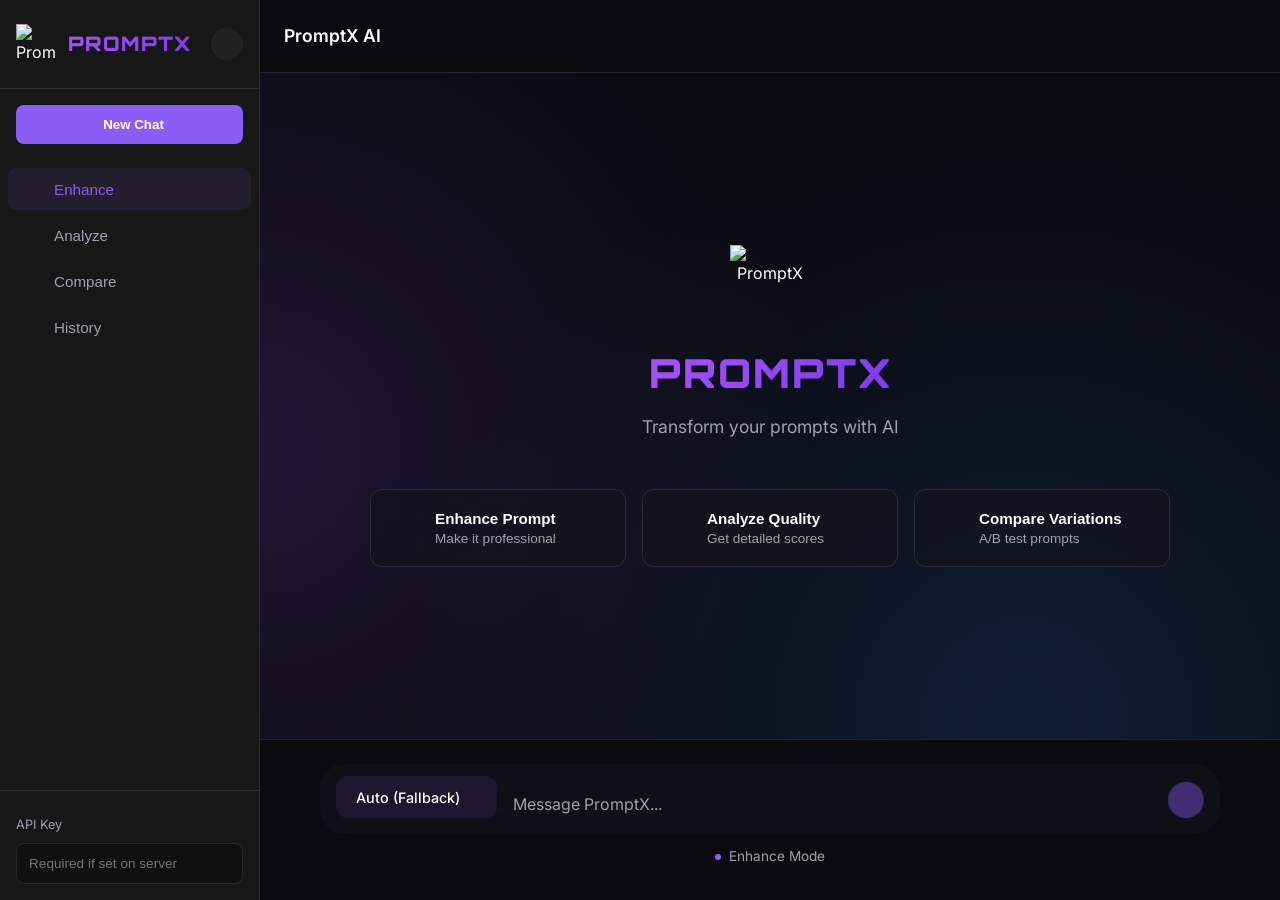
==== frontend/index.html @ 8d27b8ac "feat: implement v1.5 Quick Wins (caching, auth, logging) and fix CI" ====
<!DOCTYPE html>
<html lang="en">
<head>
  <meta charset="UTF-8">
  <meta name="viewport" content="width=device-width, initial-scale=1.0">
  <title>PromptX - Transform Your Prompts</title>
  <link rel="icon" type="image/svg+xml" href="Public/star.svg">
  <link rel="icon" type="image/png" sizes="32x32" href="favicon_io/favicon-32x32.png">
  <link rel="icon" type="image/png" sizes="16x16" href="favicon_io/favicon-16x16.png">
  <link rel="apple-touch-icon" sizes="180x180" href="favicon_io/apple-touch-icon.png">
  <link rel="manifest" href="favicon_io/site.webmanifest">
  <link rel="stylesheet" href="index.css">
  <link rel="stylesheet" href="https://fonts.googleapis.com/css2?family=Inter:wght@300;400;500;600;700;800&family=Orbitron:wght@700;800;900&display=swap">
  <link rel="stylesheet" href="https://cdn.jsdelivr.net/npm/lucide-icons@latest/dist/umd/lucide.min.css">
</head>
<body>
  <div class="gradient-bg"></div>
  
  <!-- Sidebar -->
  <aside class="sidebar" id="sidebar">
    <div class="sidebar-header">
      <img src="Public/bot-img.png" alt="PromptX" class="sidebar-logo">
      <h2>PROMPTX</h2>
      <button class="sidebar-close" id="sidebar-close">
        <i data-lucide="x"></i>
      </button>
    </div>
    
    <button class="new-chat-btn" id="new-chat-btn">
      <i data-lucide="plus"></i>
      New Chat
    </button>
    
    <nav class="sidebar-nav">
      <button class="nav-item active" data-mode="enhance">
        <i data-lucide="sparkles"></i>
        <span>Enhance</span>
      </button>
      <button class="nav-item" data-mode="analyze">
        <i data-lucide="activity"></i>
        <span>Analyze</span>
      </button>
      <button class="nav-item" data-mode="compare">
        <i data-lucide="git-compare"></i>
        <span>Compare</span>
      </button>
      <button class="nav-item" data-mode="history">
        <i data-lucide="clock"></i>
        <span>History</span>
      </button>
    </nav>
    
    <div class="sidebar-settings" style="margin-top: auto; padding: 1.5rem 1rem 1rem 1rem; border-top: 1px solid var(--border);">
      <label style="font-size: 0.8rem; color: var(--text-secondary); margin-bottom: 0.5rem; display: block;"><i data-lucide="key" style="width: 12px; height: 12px; display: inline; margin-bottom: -2px;"></i> API Key</label>
      <input type="password" id="api-key-input" placeholder="Required if set on server" style="width: 100%; padding: 0.75rem; background: rgba(0,0,0,0.3); border: 1px solid var(--border); border-radius: 8px; color: var(--text-primary); font-size: 0.85rem;" />
    </div>
  </aside>
  
  <!-- Main Chat Area -->
  <main class="chat-container">
    <div class="chat-header">
      <button class="sidebar-toggle" id="sidebar-toggle">
        <i data-lucide="menu"></i>
      </button>
      <div class="chat-title">PromptX AI</div>
    </div>

    <!-- Chat Messages -->
    <div class="chat-messages" id="chat-messages">
      <div class="welcome-screen" id="welcome-screen">
        <img src="Public/bot-img.png" alt="PromptX" class="welcome-logo">
        <h1>PROMPTX</h1>
        <p>Transform your prompts with AI</p>
        
        <div class="quick-actions">
          <button class="quick-action" data-action="enhance">
            <i data-lucide="sparkles"></i>
            <div>
              <strong>Enhance Prompt</strong>
              <span>Make it professional</span>
            </div>
          </button>
          <button class="quick-action" data-action="analyze">
            <i data-lucide="activity"></i>
            <div>
              <strong>Analyze Quality</strong>
              <span>Get detailed scores</span>
            </div>
          </button>
          <button class="quick-action" data-action="compare">
            <i data-lucide="git-compare"></i>
            <div>
              <strong>Compare Variations</strong>
              <span>A/B test prompts</span>
            </div>
          </button>
        </div>
      </div>
    </div>

    <!-- Input Area -->
    <div class="chat-input-container">
      <div class="chat-input-wrapper">
        <div class="custom-model-select" id="custom-model-select">
          <div class="select-selected">
            <i data-lucide="bot"></i> <span>Auto (Fallback)</span>
            <i data-lucide="chevron-down" class="chevron"></i>
          </div>
          <div class="select-items select-hide">
            <div data-value="auto" data-icon="bot" class="same-as-selected"><i data-lucide="bot"></i> <span>Auto (Fallback)</span></div>
            <div data-value="gemini" data-icon="sparkles"><i data-lucide="sparkles"></i> <span>Gemini 2.0</span></div>
            <div data-value="nvidia_mistral" data-icon="brain"><i data-lucide="brain"></i> <span>NVIDIA Mistral</span></div>
            <div data-value="nvidia_qwen" data-icon="hexagon"><i data-lucide="hexagon"></i> <span>NVIDIA Qwen</span></div>
            <div data-value="huggingface" data-icon="smile"><i data-lucide="smile"></i> <span>HuggingFace</span></div>
          </div>
        </div>
        <textarea 
          id="chat-input" 
          placeholder="Message PromptX..."
          rows="1"
        ></textarea>
        <button class="send-btn" id="send-btn" disabled>
          <i data-lucide="arrow-up"></i>
        </button>
      </div>
      <div class="input-footer">
        <span class="mode-indicator" id="mode-indicator">Enhance Mode</span>
      </div>
    </div>
  </main>



  <div id="toast-container" class="toast-container"></div>

  <script src="https://cdn.jsdelivr.net/npm/lucide@latest/dist/umd/lucide.min.js"></script>
  <script src="https://cdn.jsdelivr.net/npm/marked/marked.min.js"></script>
  <script src="https://cdnjs.cloudflare.com/ajax/libs/dompurify/3.0.6/purify.min.js"></script>
  <script src="index.js"></script>
</body>
</html>
---- frontend/index.css ----
:root {
  --bg-dark: #0a0a0f;
  --bg-sidebar: #171717;
  --bg-card: rgba(20, 20, 30, 0.6);
  --text-primary: #ffffff;
  --text-secondary: #a0a0b0;
  --primary: #8b5cf6;
  --primary-hover: #7c3aed;
  --primary-light: rgba(139, 92, 246, 0.1);
  --success: #10b981;
  --border: rgba(255, 255, 255, 0.1);
  --radius: 16px;
  --shadow: 0 8px 32px rgba(0, 0, 0, 0.4);
}

* {
  margin: 0;
  padding: 0;
  box-sizing: border-box;
}

body {
  font-family: 'Inter', -apple-system, BlinkMacSystemFont, sans-serif;
  background: var(--bg-dark);
  color: var(--text-primary);
  line-height: 1.6;
  min-height: 100vh;
  overflow: hidden;
  display: flex;
}

.gradient-bg {
  position: fixed;
  top: 0;
  left: 0;
  width: 100%;
  height: 100%;
  background: radial-gradient(circle at 20% 50%, rgba(139, 92, 246, 0.15) 0%, transparent 50%),
              radial-gradient(circle at 80% 80%, rgba(59, 130, 246, 0.15) 0%, transparent 50%);
  pointer-events: none;
  z-index: 0;
}

/* Sidebar */
.sidebar {
  width: 260px;
  height: 100vh;
  background: var(--bg-sidebar);
  border-right: 1px solid var(--border);
  display: flex;
  flex-direction: column;
  position: relative;
  z-index: 10;
  transition: all 0.4s cubic-bezier(0.4, 0, 0.2, 1);
}

.sidebar.hidden {
  transform: translateX(-100%);
  margin-left: -260px;
}

.sidebar-header {
  display: flex;
  align-items: center;
  gap: 0.75rem;
  padding: 1.5rem 1rem;
  border-bottom: 1px solid var(--border);
  position: relative;
}

.sidebar-close {
  position: absolute;
  right: 1rem;
  width: 32px;
  height: 32px;
  border-radius: 50%;
  background: rgba(255, 255, 255, 0.05);
  border: none;
  color: var(--text-secondary);
  display: flex;
  align-items: center;
  justify-content: center;
  cursor: pointer;
  transition: all 0.3s ease;
}

.sidebar-close:hover {
  background: rgba(255, 255, 255, 0.1);
  color: var(--text-primary);
  transform: rotate(90deg);
}

.sidebar-close:active {
  transform: rotate(90deg) scale(0.9);
}

.sidebar-close i {
  width: 18px;
  height: 18px;
}

.sidebar-logo {
  width: 40px;
  height: 40px;
}

.sidebar-header h2 {
  font-size: 1.25rem;
  font-weight: 900;
  font-family: 'Orbitron', 'Inter', sans-serif;
  background: linear-gradient(135deg, #a855f7 0%, #7c3aed 100%);
  -webkit-background-clip: text;
  background-clip: text;
  -webkit-text-fill-color: transparent;
  letter-spacing: 0.05em;
  text-transform: uppercase;
}

.new-chat-btn {
  display: flex;
  align-items: center;
  justify-content: center;
  gap: 0.5rem;
  margin: 1rem;
  padding: 0.75rem;
  background: var(--primary);
  border: none;
  border-radius: 8px;
  color: white;
  font-weight: 600;
  cursor: pointer;
  transition: all 0.3s ease;
}

.new-chat-btn:hover {
  background: var(--primary-hover);
  transform: translateY(-2px);
}

.sidebar-nav {
  flex: 1;
  padding: 0.5rem;
  overflow-y: auto;
}

.nav-item {
  display: flex;
  align-items: center;
  gap: 0.75rem;
  width: 100%;
  padding: 0.75rem 1rem;
  background: transparent;
  border: none;
  border-radius: 8px;
  color: var(--text-secondary);
  font-size: 0.95rem;
  cursor: pointer;
  transition: all 0.2s ease;
  margin-bottom: 0.25rem;
}

.nav-item:hover {
  background: rgba(255, 255, 255, 0.05);
  color: var(--text-primary);
}

.nav-item.active {
  background: var(--primary-light);
  color: var(--primary);
}

.nav-item i {
  width: 18px;
  height: 18px;
}

.sidebar-footer {
  padding: 1rem;
  border-top: 1px solid var(--border);
}

.user-info {
  display: flex;
  align-items: center;
  gap: 0.75rem;
  padding: 0.5rem;
  border-radius: 8px;
  cursor: pointer;
  transition: background 0.2s;
}

.user-info:hover {
  background: rgba(255, 255, 255, 0.05);
}

.user-avatar {
  width: 32px;
  height: 32px;
  border-radius: 50%;
  background: var(--primary);
  display: flex;
  align-items: center;
  justify-content: center;
  font-weight: 600;
  font-size: 0.9rem;
}

/* Chat Container */
.chat-container {
  flex: 1;
  display: flex;
  flex-direction: column;
  height: 100vh;
  position: relative;
  z-index: 1;
}

.chat-header {
  display: flex;
  align-items: center;
  gap: 1rem;
  padding: 1rem 1.5rem;
  border-bottom: 1px solid var(--border);
  background: var(--bg-dark);
}

.sidebar-toggle {
  width: 40px;
  height: 40px;
  border-radius: 8px;
  background: transparent;
  border: 1px solid var(--border);
  color: var(--text-secondary);
  display: flex;
  align-items: center;
  justify-content: center;
  cursor: pointer;
  transition: all 0.4s cubic-bezier(0.4, 0, 0.2, 1);
  overflow: hidden;
}

.sidebar-toggle.hidden-toggle {
  opacity: 0;
  width: 0;
  margin-right: -1rem;
  padding: 0;
  border-width: 0;
  transform: rotate(-180deg) scale(0);
  pointer-events: none;
}

.sidebar-toggle:hover {
  background: rgba(255, 255, 255, 0.05);
  border-color: var(--primary);
  color: var(--primary);
}

.sidebar-toggle i {
  width: 20px;
  height: 20px;
  flex-shrink: 0;
}

.chat-title {
  font-size: 1.1rem;
  font-weight: 600;
  color: var(--text-primary);
}

.chat-messages {
  flex: 1;
  overflow-y: auto;
  padding: 2rem;
  display: flex;
  flex-direction: column;
  gap: 1.5rem;
}

/* Welcome Screen */
.welcome-screen {
  display: flex;
  flex-direction: column;
  align-items: center;
  justify-content: center;
  height: 100%;
  text-align: center;
}

.welcome-logo {
  width: 80px;
  height: 80px;
  margin-bottom: 1rem;
  animation: float 3s ease-in-out infinite;
}

@keyframes float {
  0%, 100% { transform: translateY(0); }
  50% { transform: translateY(-10px); }
}

.welcome-screen h1 {
  font-size: 2.5rem;
  font-weight: 900;
  font-family: 'Orbitron', 'Inter', sans-serif;
  background: linear-gradient(135deg, #a855f7 0%, #7c3aed 100%);
  -webkit-background-clip: text;
  background-clip: text;
  -webkit-text-fill-color: transparent;
  margin-bottom: 0.5rem;
  letter-spacing: 0.05em;
  text-transform: uppercase;
}

.welcome-screen p {
  color: var(--text-secondary);
  font-size: 1.1rem;
  margin-bottom: 3rem;
}

.quick-actions {
  display: grid;
  grid-template-columns: repeat(auto-fit, minmax(200px, 1fr));
  gap: 1rem;
  max-width: 800px;
  width: 100%;
}

.quick-action {
  display: flex;
  align-items: center;
  gap: 1rem;
  padding: 1.25rem;
  background: var(--bg-card);
  backdrop-filter: blur(20px);
  border: 1px solid var(--border);
  border-radius: 12px;
  cursor: pointer;
  transition: all 0.3s ease;
  text-align: left;
}

.quick-action:hover {
  border-color: var(--primary);
  transform: translateY(-4px);
  box-shadow: 0 8px 24px rgba(139, 92, 246, 0.2);
}

.quick-action i {
  width: 28px;
  height: 28px;
  color: var(--primary);
  flex-shrink: 0;
  stroke-width: 2;
}

.quick-action strong {
  display: block;
  color: var(--text-primary);
  font-size: 0.95rem;
  margin-bottom: 0.25rem;
}

.quick-action span {
  display: block;
  color: var(--text-secondary);
  font-size: 0.85rem;
}

/* Chat Messages */
.message {
  display: flex;
  gap: 1rem;
  max-width: 900px;
  margin: 0 auto;
  width: 100%;
  animation: fadeIn 0.4s ease;
}

@keyframes fadeIn {
  from { opacity: 0; transform: translateY(10px); }
  to { opacity: 1; transform: translateY(0); }
}

.message.user {
  justify-content: flex-end;
}

.message-avatar {
  width: 36px;
  height: 36px;
  border-radius: 50%;
  display: flex;
  align-items: center;
  justify-content: center;
  font-weight: 600;
  flex-shrink: 0;
}

.message.user .message-avatar {
  background: var(--primary);
  order: 2;
}

.message.assistant .message-avatar {
  background: var(--success);
}

.message-content {
  flex: 1;
  max-width: calc(100% - 36px - 1rem);
  overflow-wrap: break-word;
}

.message.user .message-content {
  background: var(--primary-light);
  border: 1px solid var(--primary);
  border-radius: 12px;
  padding: 1rem 1.25rem;
  color: var(--text-primary);
}

.message.assistant .message-content {
  padding: 0.5rem 0;
}

.message-actions {
  display: flex;
  gap: 0.5rem;
  margin-top: 0.75rem;
}

.message-actions button {
  padding: 0.5rem 1rem;
  background: transparent;
  border: 1px solid var(--border);
  border-radius: 8px;
  color: var(--text-secondary);
  font-size: 0.85rem;
  cursor: pointer;
  transition: all 0.2s;
  display: flex;
  align-items: center;
  gap: 0.5rem;
}

.message-actions button:hover {
  border-color: var(--primary);
  color: var(--primary);
}

/* Chat Input */
.chat-input-container {
  padding: 1.5rem 2rem 2rem;
  border-top: 1px solid var(--border);
  background: var(--bg-dark);
}

.chat-input-wrapper {
  max-width: 900px;
  margin: 0 auto;
  position: relative;
  display: flex;
  align-items: flex-end;
  gap: 0.5rem;
  background: var(--bg-card);
  backdrop-filter: blur(20px);
  border: none;
  border-radius: 24px;
  padding: 0.75rem 1rem;
  transition: all 0.3s ease;
}

.custom-model-select {
  position: relative;
  background: rgba(139, 92, 246, 0.1);
  border-radius: 12px;
  color: var(--text-primary);
  font-size: 0.9rem;
  font-weight: 500;
  margin-bottom: 0.25rem;
  user-select: none;
  cursor: pointer;
  transition: all 0.3s ease;
  z-index: 100;
}

.custom-model-select:hover {
  background: rgba(139, 92, 246, 0.15);
}

.custom-model-select:focus-within {
  background: rgba(139, 92, 246, 0.2);
}

.select-selected {
  display: flex;
  align-items: center;
  gap: 0.5rem;
  padding: 0.6rem 0.75rem;
}

.select-selected .chevron {
  width: 14px;
  height: 14px;
  margin-left: 0.2rem;
  transition: transform 0.3s ease;
}

.select-selected.open .chevron {
  transform: rotate(180deg);
}

.select-items {
  position: absolute;
  bottom: 110%; /* Open upwards to avoid falling off screen */
  left: 0;
  background: var(--bg-card);
  backdrop-filter: blur(20px);
  border: 1px solid var(--border);
  border-radius: 12px;
  overflow: hidden;
  display: flex;
  flex-direction: column;
  min-width: max-content;
  box-shadow: 0 8px 32px rgba(0,0,0,0.5);
  animation: fadeInUp 0.2s ease forwards;
}

@keyframes fadeInUp {
  from { opacity: 0; transform: translateY(5px); }
  to { opacity: 1; transform: translateY(0); }
}

.select-hide {
  display: none;
}

.select-items div {
  padding: 0.7rem 1rem;
  display: flex;
  align-items: center;
  gap: 0.6rem;
  transition: background 0.2s;
}

.select-items div i {
  width: 18px;
  height: 18px;
  color: var(--primary);
}

.select-items div:hover {
  background: rgba(139, 92, 246, 0.1);
}

.same-as-selected {
  background: rgba(139, 92, 246, 0.2);
}

.chat-input-wrapper:focus-within {
  box-shadow: 0 0 0 2px var(--primary-light);
}

#chat-input {
  flex: 1;
  background: transparent;
  border: none;
  color: var(--text-primary);
  font-size: 1rem;
  font-family: inherit;
  resize: none;
  max-height: 200px;
  outline: none;
  padding: 0.5rem;
}

#chat-input::placeholder {
  color: var(--text-secondary);
}

.send-btn {
  width: 36px;
  height: 36px;
  border-radius: 50%;
  background: var(--primary);
  border: none;
  color: white;
  display: flex;
  align-items: center;
  justify-content: center;
  cursor: pointer;
  transition: all 0.3s ease;
  flex-shrink: 0;
  align-self: flex-end;
  margin-bottom: 0.25rem;
}

.send-btn:hover:not(:disabled) {
  background: var(--primary-hover);
  transform: scale(1.05);
}

.send-btn:disabled {
  opacity: 0.4;
  cursor: not-allowed;
}

.send-btn i {
  width: 20px;
  height: 20px;
}

.input-footer {
  max-width: 900px;
  margin: 0.75rem auto 0;
  display: flex;
  justify-content: center;
  align-items: center;
}

.mode-indicator {
  font-size: 0.85rem;
  color: var(--text-secondary);
  display: flex;
  align-items: center;
  gap: 0.5rem;
}

.mode-indicator::before {
  content: '';
  width: 6px;
  height: 6px;
  border-radius: 50%;
  background: var(--primary);
  animation: pulse 2s ease-in-out infinite;
}

@keyframes pulse {
  0%, 100% { opacity: 1; }
  50% { opacity: 0.5; }
}

/* Analysis Cards */
.analysis-card {
  background: var(--bg-card);
  backdrop-filter: blur(20px);
  border: 1px solid var(--border);
  border-radius: 16px;
  padding: 1.5rem;
  margin-top: 1rem;
}

.score-display {
  display: flex;
  align-items: center;
  justify-content: center;
  gap: 3rem;
  margin: 3rem 0;
  padding: 2rem;
  background: rgba(0, 0, 0, 0.2);
  border-radius: 12px;
}

.score-circle {
  display: flex;
  flex-direction: column;
  align-items: center;
  justify-content: center;
  width: 140px;
  height: 140px;
  border-radius: 50%;
  background: linear-gradient(135deg, var(--primary) 0%, #3b82f6 100%);
  box-shadow: 0 8px 24px rgba(139, 92, 246, 0.4);
}

.score-value {
  font-size: 3.5rem;
  font-weight: 800;
  color: white;
  line-height: 1;
}

.score-label {
  font-size: 1rem;
  color: rgba(255, 255, 255, 0.8);
  margin-top: 0.25rem;
}

.grade-badge {
  font-size: 3rem;
  font-weight: 800;
  padding: 1.5rem 2rem;
  background: var(--primary-light);
  border: 2px solid var(--primary);
  border-radius: 16px;
  color: var(--primary);
}

/* Metrics Grid */
.metrics-grid {
  display: grid;
  grid-template-columns: repeat(auto-fit, minmax(280px, 1fr));
  gap: 1.25rem;
  margin: 2.5rem 0;
}

.metric-card {
  background: rgba(0, 0, 0, 0.3);
  border: 1px solid var(--border);
  border-radius: 12px;
  padding: 1.5rem;
  transition: all 0.3s ease;
}

.metric-card:hover {
  border-color: var(--primary);
  transform: translateY(-2px);
}

.metric-name {
  font-size: 0.85rem;
  font-weight: 600;
  color: var(--text-secondary);
  margin-bottom: 1rem;
  text-transform: uppercase;
  letter-spacing: 0.5px;
}

.metric-bar {
  height: 10px;
  background: rgba(255, 255, 255, 0.1);
  border-radius: 5px;
  overflow: hidden;
  margin-bottom: 0.75rem;
}

.metric-fill {
  height: 100%;
  background: linear-gradient(90deg, var(--primary) 0%, #3b82f6 100%);
  border-radius: 5px;
  transition: width 0.8s cubic-bezier(0.4, 0, 0.2, 1);
  box-shadow: 0 0 10px rgba(139, 92, 246, 0.5);
}

.metric-score {
  font-size: 1.25rem;
  font-weight: 700;
  color: var(--text-primary);
}

/* Suggestions Box */
.suggestions-box {
  background: rgba(0, 0, 0, 0.3);
  border: 1px solid var(--border);
  border-radius: 12px;
  padding: 2rem;
  margin-top: 2.5rem;
}

.suggestions-box h3 {
  font-size: 1.25rem;
  margin-bottom: 1.5rem;
  color: var(--text-primary);
  font-weight: 700;
}

#suggestions-list {
  display: flex;
  flex-direction: column;
  gap: 1rem;
}

.suggestion-item {
  padding: 1.25rem;
  background: rgba(255, 255, 255, 0.03);
  border-left: 4px solid var(--primary);
  border-radius: 8px;
  transition: all 0.3s ease;
}

.suggestion-item:hover {
  background: rgba(255, 255, 255, 0.05);
  transform: translateX(4px);
}

.suggestion-category {
  font-weight: 700;
  color: var(--primary);
  margin-bottom: 0.5rem;
  font-size: 0.95rem;
}

.suggestion-issue {
  color: var(--text-secondary);
  font-size: 0.9rem;
  margin-bottom: 0.5rem;
  line-height: 1.6;
}

.suggestion-fix {
  color: var(--success);
  font-size: 0.9rem;
  line-height: 1.6;
  font-weight: 500;
}

/* Variations */
.variations-container {
  display: grid;
  grid-template-columns: repeat(auto-fit, minmax(300px, 1fr));
  gap: 1.5rem;
  margin-top: 2rem;
}

.variation-card {
  background: rgba(0, 0, 0, 0.3);
  border: 1px solid var(--border);
  border-radius: 12px;
  padding: 1.5rem;
  transition: all 0.3s ease;
}

.variation-card:hover {
  border-color: var(--primary);
  transform: translateY(-4px);
  box-shadow: 0 8px 24px rgba(139, 92, 246, 0.2);
}

.variation-header {
  display: flex;
  justify-content: space-between;
  align-items: center;
  margin-bottom: 1rem;
}

.variation-header h3 {
  font-size: 1.1rem;
  font-weight: 600;
}

.variation-badge {
  font-size: 0.75rem;
  padding: 0.25rem 0.75rem;
  background: var(--primary-light);
  border: 1px solid var(--primary);
  border-radius: 6px;
  color: var(--primary);
}

.variation-content {
  background: rgba(0, 0, 0, 0.3);
  border-radius: 8px;
  padding: 1rem;
  min-height: 120px;
  margin-bottom: 1rem;
  font-size: 0.9rem;
  line-height: 1.6;
  color: var(--text-secondary);
}

.variation-stats {
  display: flex;
  justify-content: space-between;
  margin-bottom: 1rem;
  font-size: 0.85rem;
  color: var(--text-secondary);
}

.variation-stats strong {
  color: var(--text-primary);
}

.recommendation-banner {
  display: flex;
  align-items: center;
  gap: 1rem;
  background: var(--primary-light);
  border: 1px solid var(--primary);
  border-radius: 12px;
  padding: 1rem 1.5rem;
  margin-top: 2rem;
  color: var(--primary);
  font-weight: 500;
}

.recommendation-banner i {
  width: 24px;
  height: 24px;
}

/* History */
.search-container {
  position: relative;
  margin-bottom: 1.5rem;
}

.search-container i {
  position: absolute;
  left: 1rem;
  top: 50%;
  transform: translateY(-50%);
  color: var(--text-secondary);
  width: 18px;
  height: 18px;
}

.search-container input {
  padding-left: 3rem;
}

.history-list {
  max-height: 500px;
  overflow-y: auto;
  overflow-x: hidden;
}

.history-item {
  background: rgba(0, 0, 0, 0.3);
  border: 1px solid var(--border);
  border-radius: 12px;
  padding: 1.25rem;
  margin-bottom: 1rem;
  cursor: pointer;
  transition: all 0.3s ease;
  word-wrap: break-word;
  overflow-wrap: break-word;
}

.history-item-header {
  display: flex;
  justify-content: space-between;
  align-items: flex-start;
  margin-bottom: 0.5rem;
}

.history-item-title {
  font-weight: 600;
  color: var(--text-primary);
  flex: 1;
  word-wrap: break-word;
  overflow-wrap: break-word;
  max-width: 100%;
}

.history-item-date {
  font-size: 0.8rem;
  color: var(--text-secondary);
}

/* Empty State */
.empty-state {
  display: flex;
  flex-direction: column;
  align-items: center;
  justify-content: center;
  padding: 4rem 2rem;
  text-align: center;
}

.empty-icon {
  width: 64px;
  height: 64px;
  color: var(--text-secondary);
  opacity: 0.5;
  margin-bottom: 1rem;
}

.empty-state h3 {
  font-size: 1.25rem;
  margin-bottom: 0.5rem;
  color: var(--text-primary);
}

.empty-state p {
  color: var(--text-secondary);
}

/* Toast */
.toast-container {
  position: fixed;
  bottom: 2rem;
  right: 2rem;
  z-index: 1000;
  display: flex;
  flex-direction: column;
  gap: 0.75rem;
}

.toast {
  background: var(--bg-card);
  backdrop-filter: blur(20px);
  border: 1px solid var(--border);
  border-radius: 12px;
  padding: 1rem 1.5rem;
  min-width: 300px;
  box-shadow: var(--shadow);
  animation: slideIn 0.3s ease;
}

.toast.success {
  border-left: 4px solid var(--success);
}

.toast.error {
  border-left: 4px solid #ef4444;
}

.toast-content {
  display: flex;
  flex-direction: column;
  gap: 0.25rem;
}

.toast-title {
  font-weight: 600;
  color: var(--text-primary);
}

.toast-description {
  font-size: 0.9rem;
  color: var(--text-secondary);
}

@keyframes slideIn {
  from {
    transform: translateX(100%);
    opacity: 0;
  }
  to {
    transform: translateX(0);
    opacity: 1;
  }
}

/* Utility */
.hidden {
  display: none !important;
}

/* Scrollbar */
::-webkit-scrollbar {
  width: 8px;
  height: 8px;
}

::-webkit-scrollbar-track {
  background: rgba(255, 255, 255, 0.05);
  border-radius: 4px;
}

::-webkit-scrollbar-thumb {
  background: var(--primary);
  border-radius: 4px;
}

::-webkit-scrollbar-thumb:hover {
  background: var(--primary-hover);
}

/* Responsive */
@media (max-width: 1024px) {
  .sidebar {
    width: 220px;
  }
  
  .chat-messages {
    padding: 1.5rem;
  }
}

@media (max-width: 768px) {
  .sidebar {
    position: fixed;
    left: 0;
    top: 0;
    width: 280px;
    z-index: 100;
    box-shadow: 2px 0 10px rgba(0, 0, 0, 0.5);
  }
  
  .sidebar.hidden {
    transform: translateX(-100%);
    margin-left: 0;
  }
  
  .chat-header {
    padding: 1rem;
  }
  body {
    flex-direction: column;
  }

  .chat-messages {
    padding: 1rem;
    height: calc(100vh - 160px);
  }
  
  .welcome-screen h1 {
    font-size: 2rem;
  }
  
  .welcome-logo {
    width: 60px;
    height: 60px;
  }

  .chat-input-container {
    padding: 1rem;
  }
  
  .chat-input-wrapper {
    gap: 0.5rem;
    padding: 0.5rem 0.75rem;
  }
  
  .model-select-inline {
    font-size: 0.8rem;
    padding: 0.5rem 0.6rem;
  }
  
  .send-btn {
    width: 32px;
    height: 32px;
  }
  
  .input-footer {
    margin-top: 0.5rem;
  }

  .quick-actions {
    grid-template-columns: 1fr;
  }
  
  .quick-action {
    padding: 1rem;
  }

  .message {
    max-width: 100%;
  }
  
  .message-avatar {
    width: 32px;
    height: 32px;
    font-size: 0.85rem;
  }
  
  .analysis-card {
    padding: 1rem;
  }

  .toast-container {
    left: 1rem;
    right: 1rem;
    bottom: 1rem;
  }

  .toast {
    min-width: auto;
  }
}

@media (max-width: 480px) {
  .sidebar-header h2 {
    display: none;
  }
  
  .new-chat-btn span {
    display: none;
  }
  
  .new-chat-btn {
    padding: 0.5rem;
    min-width: 40px;
  }
  
  .welcome-screen h1 {
    font-size: 1.5rem;
  }
  
  .welcome-screen p {
    font-size: 0.9rem;
  }
  
  .chat-input-wrapper {
    border-radius: 16px;
  }
  
  #chat-input {
    font-size: 0.9rem;
  }
  
  .mode-indicator {
    font-size: 0.75rem;
  }
  
  .model-select-inline {
    font-size: 0.75rem;
    padding: 0.4rem 0.5rem;
  }
}

.message-content pre, .message-content code {
  white-space: pre-wrap;
  word-break: break-word;
  overflow-wrap: break-word;
}
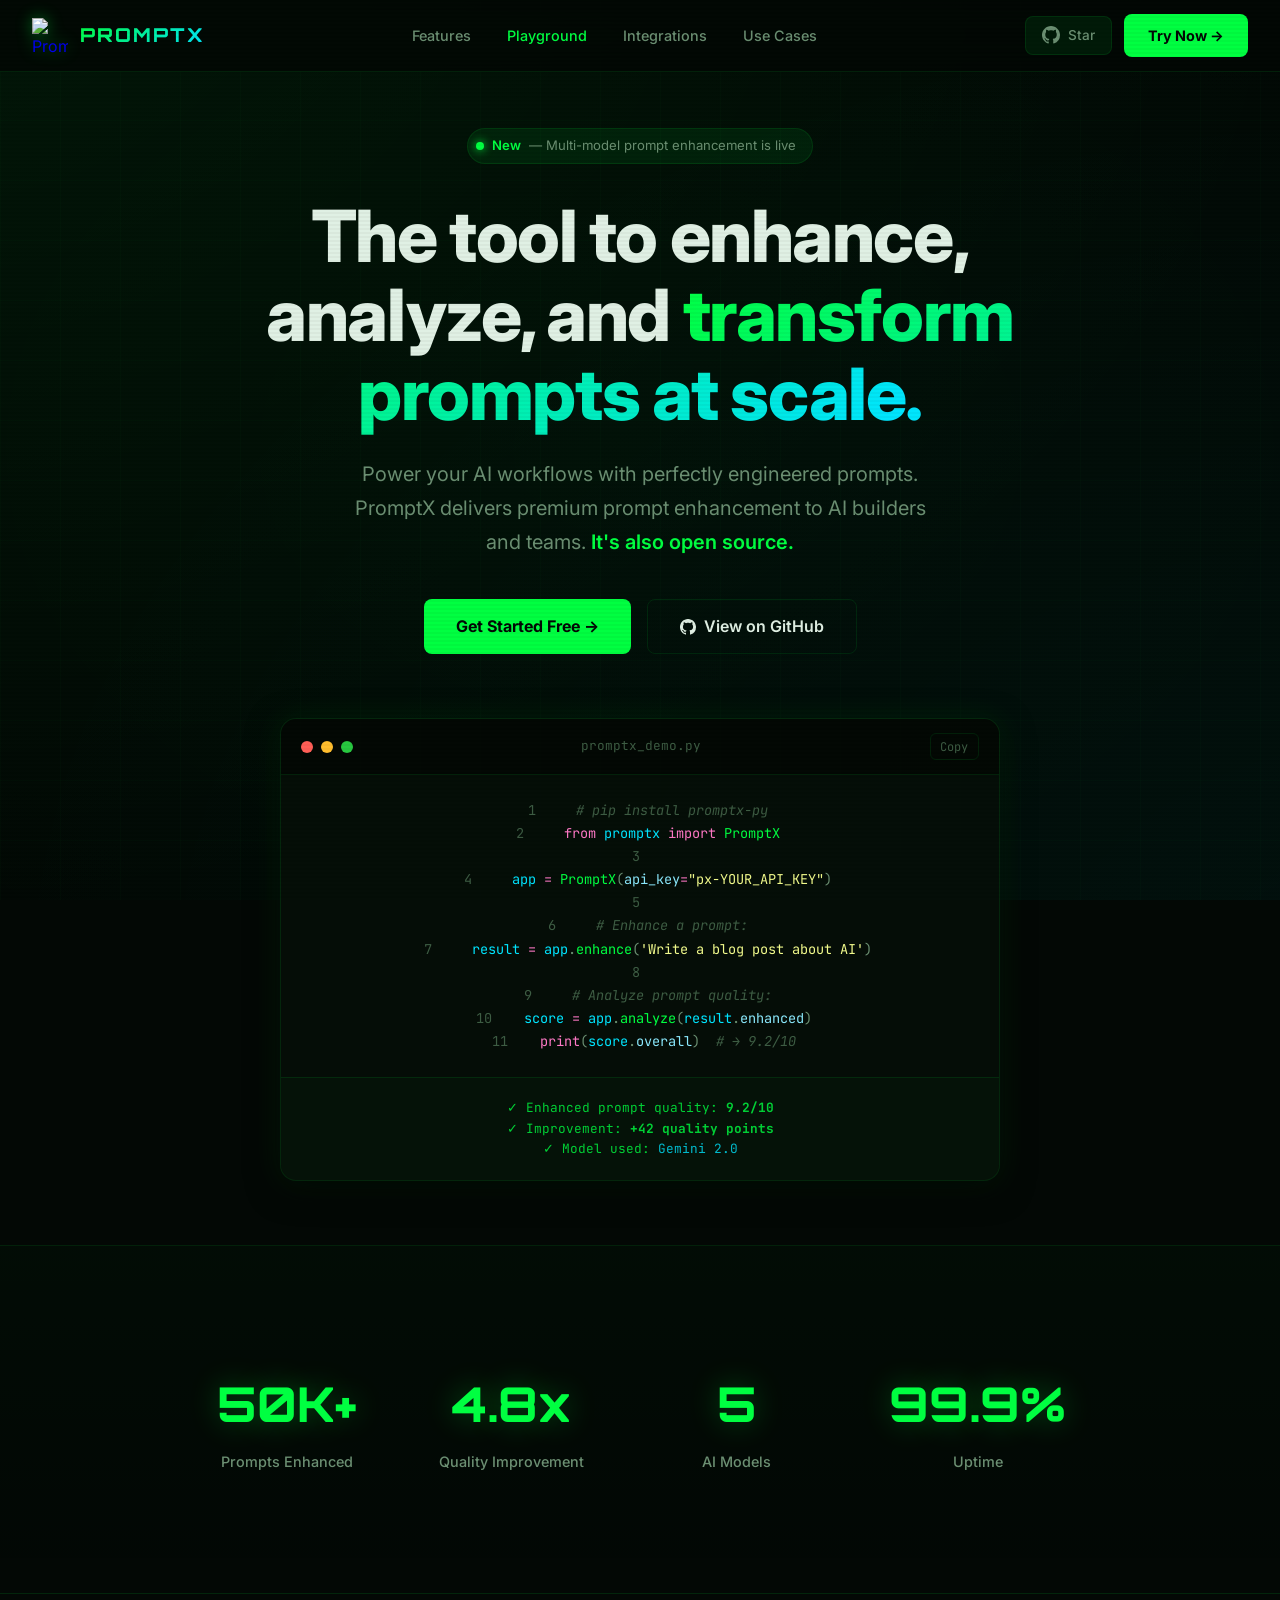
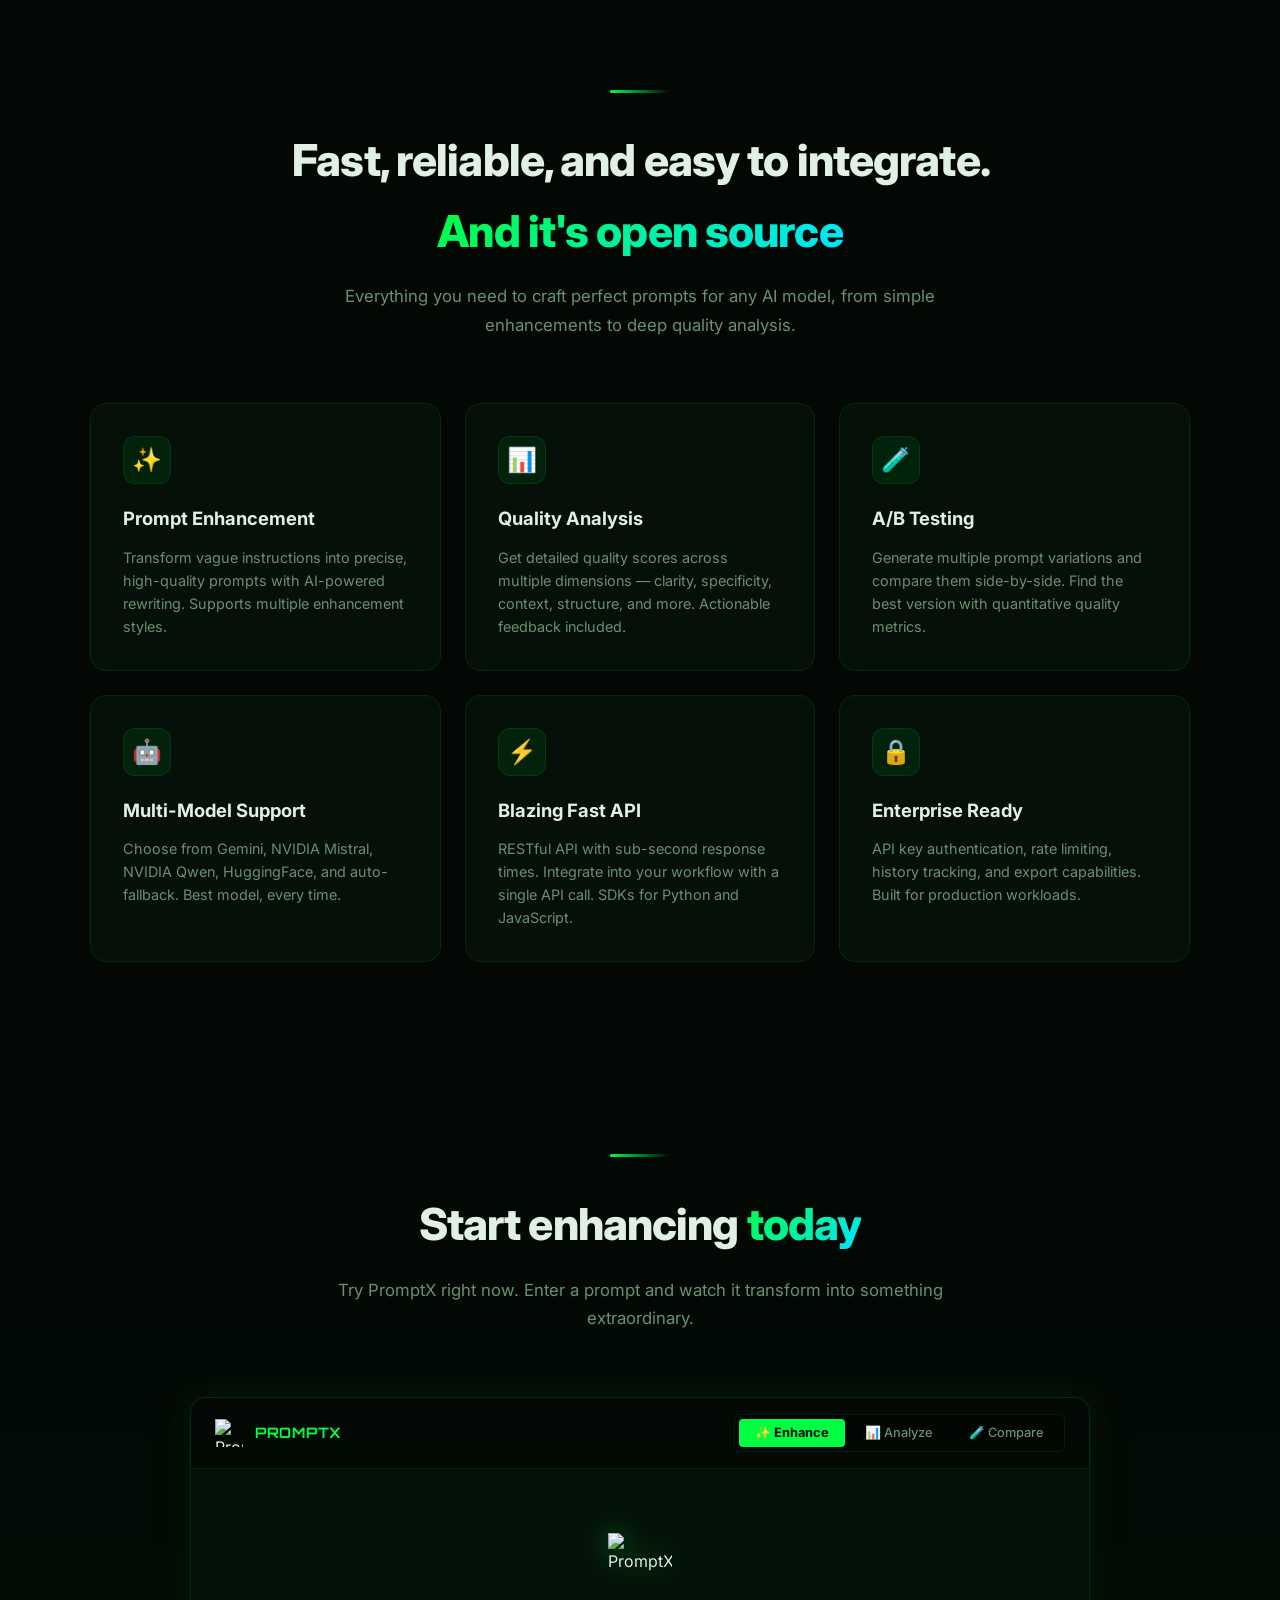
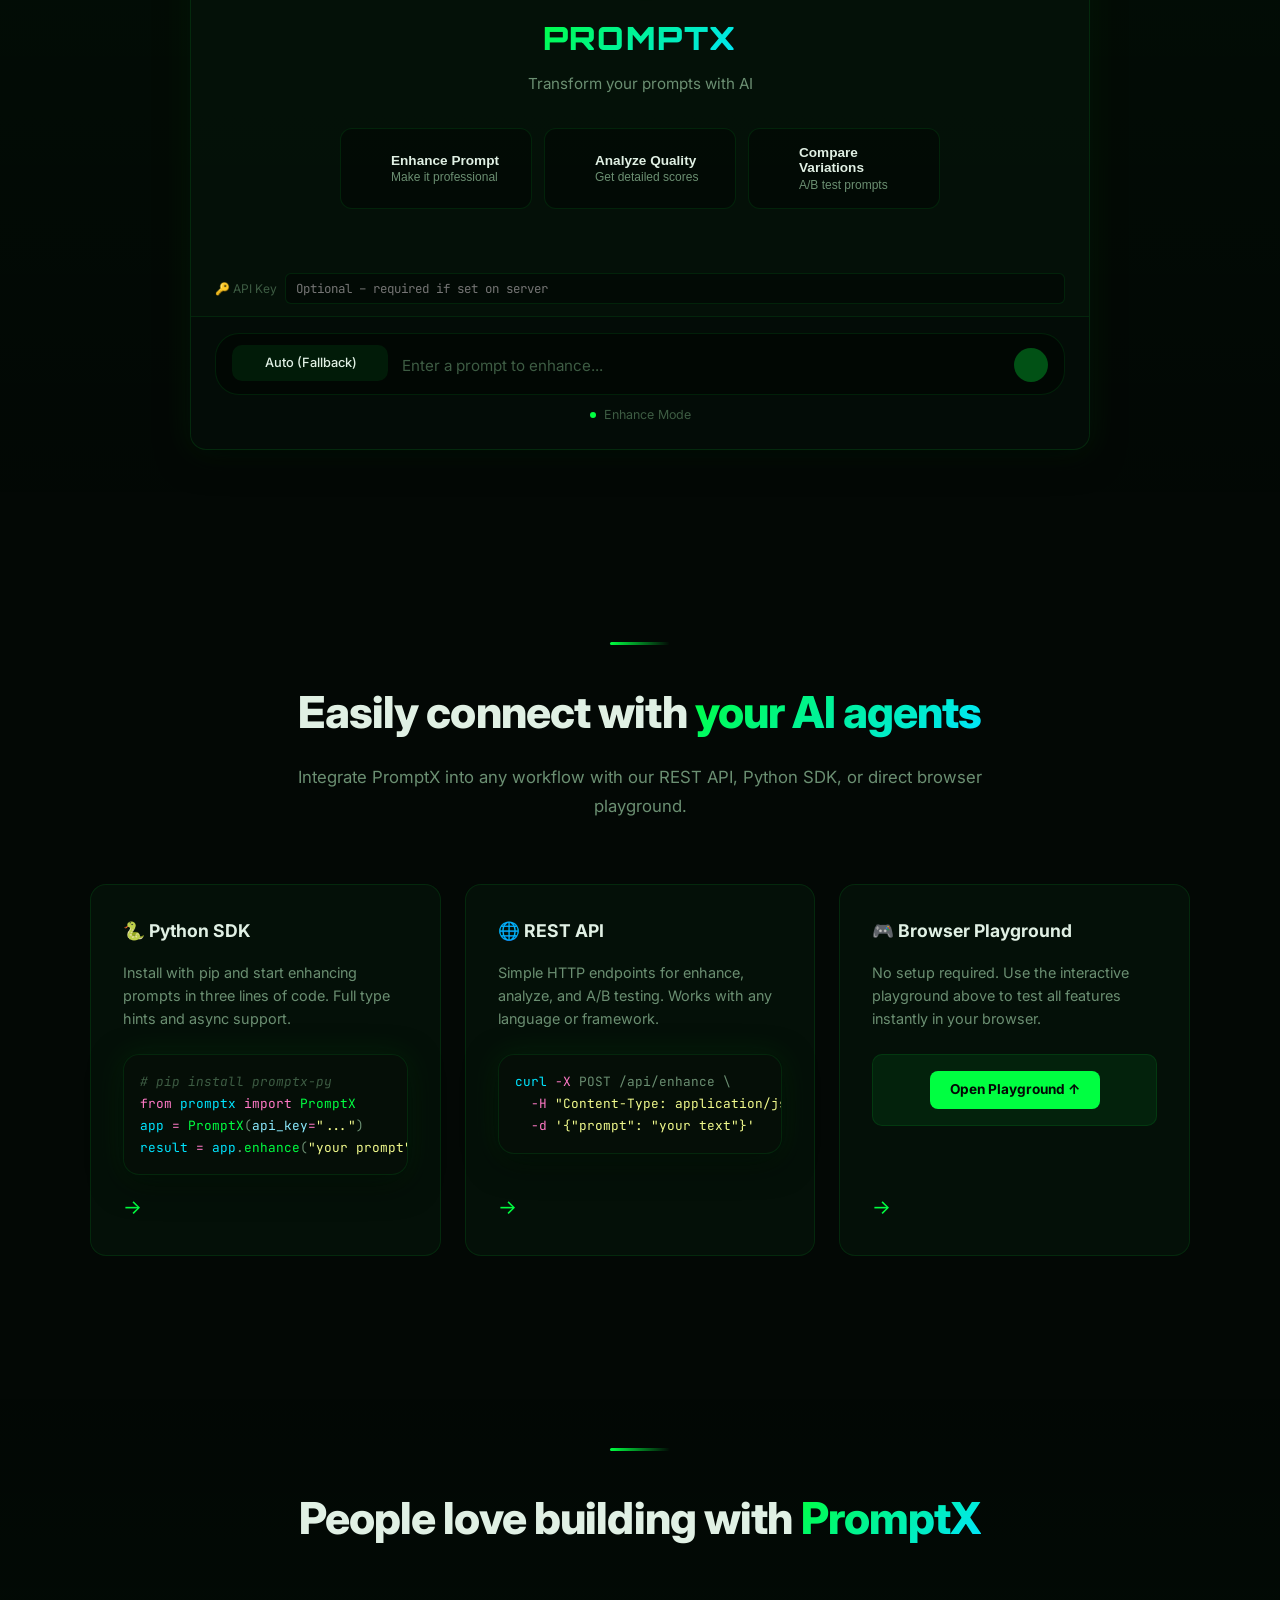
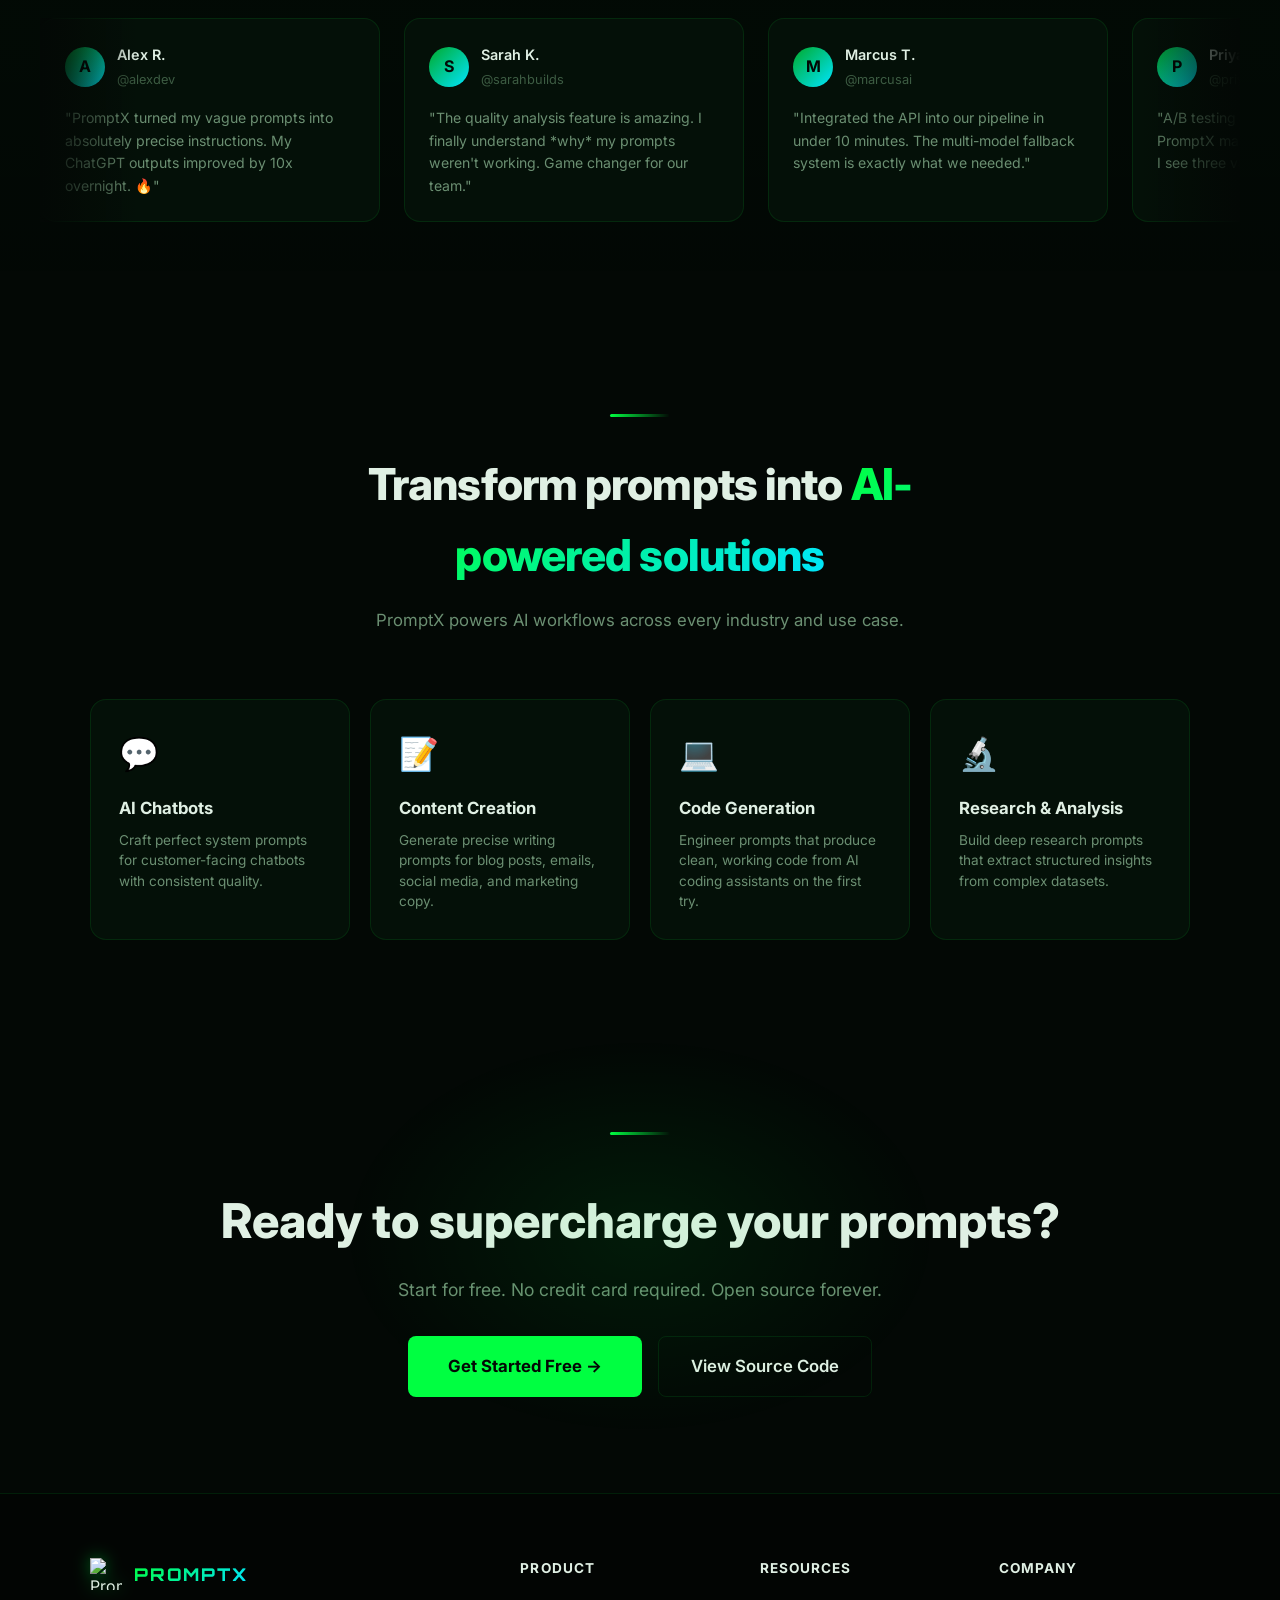
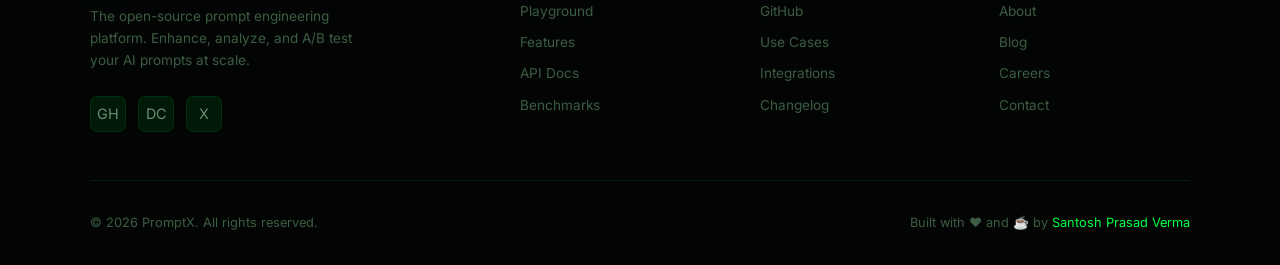
==== commit 63a01551: "Merge pull request #1 from kartkbhalodiya/feat/cyberpunk-ui-redesign feat: cyberpunk green/black UI " ====
--- a/frontend/index.html
+++ b/frontend/index.html
@@ -3,136 +3,561 @@
 <head>
   <meta charset="UTF-8">
   <meta name="viewport" content="width=device-width, initial-scale=1.0">
-  <title>PromptX - Transform Your Prompts</title>
+  <title>PromptX — Transform, Enhance & Analyze Prompts with AI</title>
+  <meta name="description" content="The API to transform, enhance, and analyze your AI prompts at scale. Power your AI workflows with perfectly crafted prompts. PromptX delivers premium prompt engineering to AI builders.">
+  <meta name="theme-color" content="#00ff41">
   <link rel="icon" type="image/svg+xml" href="Public/star.svg">
   <link rel="icon" type="image/png" sizes="32x32" href="favicon_io/favicon-32x32.png">
   <link rel="icon" type="image/png" sizes="16x16" href="favicon_io/favicon-16x16.png">
   <link rel="apple-touch-icon" sizes="180x180" href="favicon_io/apple-touch-icon.png">
   <link rel="manifest" href="favicon_io/site.webmanifest">
   <link rel="stylesheet" href="index.css">
-  <link rel="stylesheet" href="https://fonts.googleapis.com/css2?family=Inter:wght@300;400;500;600;700;800&family=Orbitron:wght@700;800;900&display=swap">
-  <link rel="stylesheet" href="https://cdn.jsdelivr.net/npm/lucide-icons@latest/dist/umd/lucide.min.css">
 </head>
 <body>
-  <div class="gradient-bg"></div>
-  
-  <!-- Sidebar -->
-  <aside class="sidebar" id="sidebar">
-    <div class="sidebar-header">
-      <img src="Public/bot-img.png" alt="PromptX" class="sidebar-logo">
-      <h2>PROMPTX</h2>
-      <button class="sidebar-close" id="sidebar-close">
-        <i data-lucide="x"></i>
-      </button>
-    </div>
-    
-    <button class="new-chat-btn" id="new-chat-btn">
-      <i data-lucide="plus"></i>
-      New Chat
+
+  <!-- Background Effects -->
+  <div class="cyber-bg"></div>
+  <div class="scanlines"></div>
+  <div class="particles">
+    <div class="particle"></div>
+    <div class="particle"></div>
+    <div class="particle"></div>
+    <div class="particle"></div>
+    <div class="particle"></div>
+    <div class="particle"></div>
+    <div class="particle"></div>
+    <div class="particle"></div>
+  </div>
+
+  <!-- Navigation -->
+  <nav class="navbar" id="navbar">
+    <a href="#" class="nav-brand">
+      <img src="Public/bot-img.png" alt="PromptX">
+      <span class="nav-brand-text">PROMPTX</span>
+    </a>
+    
+    <ul class="nav-links" id="nav-links">
+      <li><a href="#features">Features</a></li>
+      <li><a href="#demo" class="active">Playground</a></li>
+      <li><a href="#integrations">Integrations</a></li>
+      <li><a href="#use-cases">Use Cases</a></li>
+    </ul>
+    
+    <div class="nav-actions">
+      <a href="https://github.com/Santosh-Prasad-Verma/PromptX" target="_blank" class="nav-github">
+        <svg viewBox="0 0 16 16"><path d="M8 0C3.58 0 0 3.58 0 8c0 3.54 2.29 6.53 5.47 7.59.4.07.55-.17.55-.38 0-.19-.01-.82-.01-1.49-2.01.37-2.53-.49-2.69-.94-.09-.23-.48-.94-.82-1.13-.28-.15-.68-.52-.01-.53.63-.01 1.08.58 1.23.82.72 1.21 1.87.87 2.33.66.07-.52.28-.87.51-1.07-1.78-.2-3.64-.89-3.64-3.95 0-.87.31-1.59.82-2.15-.08-.2-.36-1.02.08-2.12 0 0 .67-.21 2.2.82.64-.18 1.32-.27 2-.27.68 0 1.36.09 2 .27 1.53-1.04 2.2-.82 2.2-.82.44 1.1.16 1.92.08 2.12.51.56.82 1.27.82 2.15 0 3.07-1.87 3.75-3.65 3.95.29.25.54.73.54 1.48 0 1.07-.01 1.93-.01 2.2 0 .21.15.46.55.38A8.013 8.013 0 0016 8c0-4.42-3.58-8-8-8z"/></svg>
+        <span>Star</span>
+      </a>
+      <a href="#demo" class="btn-primary" id="try-now-btn">
+        Try Now →
+      </a>
+    </div>
+
+    <button class="nav-mobile-toggle" id="nav-mobile-toggle" aria-label="Menu">
+      <svg width="20" height="20" viewBox="0 0 24 24" fill="none" stroke="currentColor" stroke-width="2">
+        <line x1="3" y1="6" x2="21" y2="6"/>
+        <line x1="3" y1="12" x2="21" y2="12"/>
+        <line x1="3" y1="18" x2="21" y2="18"/>
+      </svg>
     </button>
-    
-    <nav class="sidebar-nav">
-      <button class="nav-item active" data-mode="enhance">
-        <i data-lucide="sparkles"></i>
-        <span>Enhance</span>
-      </button>
-      <button class="nav-item" data-mode="analyze">
-        <i data-lucide="activity"></i>
-        <span>Analyze</span>
-      </button>
-      <button class="nav-item" data-mode="compare">
-        <i data-lucide="git-compare"></i>
-        <span>Compare</span>
-      </button>
-      <button class="nav-item" data-mode="history">
-        <i data-lucide="clock"></i>
-        <span>History</span>
-      </button>
-    </nav>
-    
-    <div class="sidebar-settings" style="margin-top: auto; padding: 1.5rem 1rem 1rem 1rem; border-top: 1px solid var(--border);">
-      <label style="font-size: 0.8rem; color: var(--text-secondary); margin-bottom: 0.5rem; display: block;"><i data-lucide="key" style="width: 12px; height: 12px; display: inline; margin-bottom: -2px;"></i> API Key</label>
-      <input type="password" id="api-key-input" placeholder="Required if set on server" style="width: 100%; padding: 0.75rem; background: rgba(0,0,0,0.3); border: 1px solid var(--border); border-radius: 8px; color: var(--text-primary); font-size: 0.85rem;" />
-    </div>
-  </aside>
-  
-  <!-- Main Chat Area -->
-  <main class="chat-container">
-    <div class="chat-header">
-      <button class="sidebar-toggle" id="sidebar-toggle">
-        <i data-lucide="menu"></i>
-      </button>
-      <div class="chat-title">PromptX AI</div>
-    </div>
-
-    <!-- Chat Messages -->
-    <div class="chat-messages" id="chat-messages">
-      <div class="welcome-screen" id="welcome-screen">
-        <img src="Public/bot-img.png" alt="PromptX" class="welcome-logo">
-        <h1>PROMPTX</h1>
-        <p>Transform your prompts with AI</p>
-        
-        <div class="quick-actions">
-          <button class="quick-action" data-action="enhance">
-            <i data-lucide="sparkles"></i>
-            <div>
-              <strong>Enhance Prompt</strong>
-              <span>Make it professional</span>
-            </div>
-          </button>
-          <button class="quick-action" data-action="analyze">
-            <i data-lucide="activity"></i>
-            <div>
-              <strong>Analyze Quality</strong>
-              <span>Get detailed scores</span>
-            </div>
-          </button>
-          <button class="quick-action" data-action="compare">
-            <i data-lucide="git-compare"></i>
-            <div>
-              <strong>Compare Variations</strong>
-              <span>A/B test prompts</span>
-            </div>
-          </button>
-        </div>
-      </div>
-    </div>
-
-    <!-- Input Area -->
-    <div class="chat-input-container">
-      <div class="chat-input-wrapper">
-        <div class="custom-model-select" id="custom-model-select">
-          <div class="select-selected">
-            <i data-lucide="bot"></i> <span>Auto (Fallback)</span>
-            <i data-lucide="chevron-down" class="chevron"></i>
-          </div>
-          <div class="select-items select-hide">
-            <div data-value="auto" data-icon="bot" class="same-as-selected"><i data-lucide="bot"></i> <span>Auto (Fallback)</span></div>
-            <div data-value="gemini" data-icon="sparkles"><i data-lucide="sparkles"></i> <span>Gemini 2.0</span></div>
-            <div data-value="nvidia_mistral" data-icon="brain"><i data-lucide="brain"></i> <span>NVIDIA Mistral</span></div>
-            <div data-value="nvidia_qwen" data-icon="hexagon"><i data-lucide="hexagon"></i> <span>NVIDIA Qwen</span></div>
-            <div data-value="huggingface" data-icon="smile"><i data-lucide="smile"></i> <span>HuggingFace</span></div>
-          </div>
-        </div>
-        <textarea 
-          id="chat-input" 
-          placeholder="Message PromptX..."
-          rows="1"
-        ></textarea>
-        <button class="send-btn" id="send-btn" disabled>
-          <i data-lucide="arrow-up"></i>
-        </button>
-      </div>
-      <div class="input-footer">
-        <span class="mode-indicator" id="mode-indicator">Enhance Mode</span>
-      </div>
-    </div>
-  </main>
-
-
-
+  </nav>
+
+  <!-- Hero Section -->
+  <section class="hero" id="hero">
+    <div class="hero-badge" onclick="document.getElementById('demo').scrollIntoView({behavior:'smooth'})">
+      <div class="badge-dot"></div>
+      <span>New</span> — Multi-model prompt enhancement is live
+    </div>
+    
+    <h1>
+      The tool to enhance, analyze, and
+      <span class="text-gradient">transform prompts at scale.</span>
+    </h1>
+    
+    <p class="hero-subtitle">
+      Power your AI workflows with perfectly engineered prompts. 
+      PromptX delivers premium prompt enhancement to AI builders and teams.
+      <a href="https://github.com/Santosh-Prasad-Verma/PromptX" target="_blank">It's also open source.</a>
+    </p>
+    
+    <div class="hero-actions">
+      <a href="#demo" class="btn-primary">Get Started Free →</a>
+      <a href="https://github.com/Santosh-Prasad-Verma/PromptX" target="_blank" class="btn-secondary">
+        <svg width="16" height="16" viewBox="0 0 16 16" fill="currentColor"><path d="M8 0C3.58 0 0 3.58 0 8c0 3.54 2.29 6.53 5.47 7.59.4.07.55-.17.55-.38 0-.19-.01-.82-.01-1.49-2.01.37-2.53-.49-2.69-.94-.09-.23-.48-.94-.82-1.13-.28-.15-.68-.52-.01-.53.63-.01 1.08.58 1.23.82.72 1.21 1.87.87 2.33.66.07-.52.28-.87.51-1.07-1.78-.2-3.64-.89-3.64-3.95 0-.87.31-1.59.82-2.15-.08-.2-.36-1.02.08-2.12 0 0 .67-.21 2.2.82.64-.18 1.32-.27 2-.27.68 0 1.36.09 2 .27 1.53-1.04 2.2-.82 2.2-.82.44 1.1.16 1.92.08 2.12.51.56.82 1.27.82 2.15 0 3.07-1.87 3.75-3.65 3.95.29.25.54.73.54 1.48 0 1.07-.01 1.93-.01 2.2 0 .21.15.46.55.38A8.013 8.013 0 0016 8c0-4.42-3.58-8-8-8z"/></svg>
+        View on GitHub
+      </a>
+    </div>
+    
+    <!-- Code Preview -->
+    <div class="code-preview">
+      <div class="code-window">
+        <div class="code-window-header">
+          <div class="code-window-dots">
+            <span></span><span></span><span></span>
+          </div>
+          <span class="code-window-title">promptx_demo.py</span>
+          <div class="code-window-actions">
+            <button class="code-copy-btn" onclick="copyCodeSnippet()">Copy</button>
+          </div>
+        </div>
+        <div class="code-body">
+<pre><span class="line-number">1</span>  <span class="comment"># pip install promptx-py</span>
+<span class="line-number">2</span>  <span class="keyword">from</span> <span class="variable">promptx</span> <span class="keyword">import</span> <span class="function">PromptX</span>
+<span class="line-number">3</span>
+<span class="line-number">4</span>  <span class="variable">app</span> <span class="operator">=</span> <span class="function">PromptX</span>(<span class="property">api_key</span><span class="operator">=</span><span class="string">"px-YOUR_API_KEY"</span>)
+<span class="line-number">5</span>
+<span class="line-number">6</span>  <span class="comment"># Enhance a prompt:</span>
+<span class="line-number">7</span>  <span class="variable">result</span> <span class="operator">=</span> <span class="variable">app</span>.<span class="function">enhance</span>(<span class="string">'Write a blog post about AI'</span>)
+<span class="line-number">8</span>
+<span class="line-number">9</span>  <span class="comment"># Analyze prompt quality:</span>
+<span class="line-number">10</span> <span class="variable">score</span> <span class="operator">=</span> <span class="variable">app</span>.<span class="function">analyze</span>(<span class="variable">result</span>.<span class="property">enhanced</span>)
+<span class="line-number">11</span> <span class="keyword">print</span>(<span class="variable">score</span>.<span class="property">overall</span>)  <span class="comment"># → 9.2/10</span></pre>
+        </div>
+        <div class="code-output">
+<pre>✓ Enhanced prompt quality: <span style="color: var(--primary); font-weight: 700;">9.2/10</span>
+✓ Improvement: <span style="color: var(--primary); font-weight: 700;">+42 quality points</span>
+✓ Model used: <span style="color: var(--accent);">Gemini 2.0</span></pre>
+        </div>
+      </div>
+    </div>
+  </section>
+
+  <!-- Stats -->
+  <section class="section stats-section" id="stats">
+    <div class="stats-grid fade-in">
+      <div class="stat-item">
+        <div class="stat-value">50K+</div>
+        <div class="stat-label">Prompts Enhanced</div>
+      </div>
+      <div class="stat-item">
+        <div class="stat-value">4.8x</div>
+        <div class="stat-label">Quality Improvement</div>
+      </div>
+      <div class="stat-item">
+        <div class="stat-value">5</div>
+        <div class="stat-label">AI Models</div>
+      </div>
+      <div class="stat-item">
+        <div class="stat-value">99.9%</div>
+        <div class="stat-label">Uptime</div>
+      </div>
+    </div>
+  </section>
+
+  <!-- Features -->
+  <section class="section" id="features">
+    <div class="section-header fade-in">
+      <div class="section-divider"></div>
+      <h2>Fast, reliable, and easy to integrate. <span class="text-gradient">And it's open source</span></h2>
+      <p>Everything you need to craft perfect prompts for any AI model, from simple enhancements to deep quality analysis.</p>
+    </div>
+    
+    <div class="features-grid">
+      <div class="feature-card fade-in">
+        <div class="feature-icon">✨</div>
+        <h3>Prompt Enhancement</h3>
+        <p>Transform vague instructions into precise, high-quality prompts with AI-powered rewriting. Supports multiple enhancement styles.</p>
+      </div>
+      <div class="feature-card fade-in">
+        <div class="feature-icon">📊</div>
+        <h3>Quality Analysis</h3>
+        <p>Get detailed quality scores across multiple dimensions — clarity, specificity, context, structure, and more. Actionable feedback included.</p>
+      </div>
+      <div class="feature-card fade-in">
+        <div class="feature-icon">🧪</div>
+        <h3>A/B Testing</h3>
+        <p>Generate multiple prompt variations and compare them side-by-side. Find the best version with quantitative quality metrics.</p>
+      </div>
+      <div class="feature-card fade-in">
+        <div class="feature-icon">🤖</div>
+        <h3>Multi-Model Support</h3>
+        <p>Choose from Gemini, NVIDIA Mistral, NVIDIA Qwen, HuggingFace, and auto-fallback. Best model, every time.</p>
+      </div>
+      <div class="feature-card fade-in">
+        <div class="feature-icon">⚡</div>
+        <h3>Blazing Fast API</h3>
+        <p>RESTful API with sub-second response times. Integrate into your workflow with a single API call. SDKs for Python and JavaScript.</p>
+      </div>
+      <div class="feature-card fade-in">
+        <div class="feature-icon">🔒</div>
+        <h3>Enterprise Ready</h3>
+        <p>API key authentication, rate limiting, history tracking, and export capabilities. Built for production workloads.</p>
+      </div>
+    </div>
+  </section>
+
+  <!-- Demo / Playground Section -->
+  <section class="section demo-section" id="demo">
+    <div class="section-header fade-in">
+      <div class="section-divider"></div>
+      <h2>Start enhancing <span class="text-gradient">today</span></h2>
+      <p>Try PromptX right now. Enter a prompt and watch it transform into something extraordinary.</p>
+    </div>
+    
+    <div class="app-section fade-in">
+      <div class="app-window">
+        <div class="app-header">
+          <div class="app-header-left">
+            <img src="Public/bot-img.png" alt="PromptX">
+            <span>PROMPTX</span>
+          </div>
+          <div class="app-mode-tabs" id="app-mode-tabs">
+            <button class="app-mode-tab active" data-mode="enhance">✨ Enhance</button>
+            <button class="app-mode-tab" data-mode="analyze">📊 Analyze</button>
+            <button class="app-mode-tab" data-mode="compare">🧪 Compare</button>
+          </div>
+        </div>
+
+        <!-- Chat Messages -->
+        <div class="chat-messages" id="chat-messages">
+          <div class="welcome-screen" id="welcome-screen">
+            <img src="Public/bot-img.png" alt="PromptX" class="welcome-logo">
+            <h1>PROMPTX</h1>
+            <p>Transform your prompts with AI</p>
+            
+            <div class="quick-actions">
+              <button class="quick-action" data-action="enhance">
+                <i data-lucide="sparkles"></i>
+                <div>
+                  <strong>Enhance Prompt</strong>
+                  <span>Make it professional</span>
+                </div>
+              </button>
+              <button class="quick-action" data-action="analyze">
+                <i data-lucide="activity"></i>
+                <div>
+                  <strong>Analyze Quality</strong>
+                  <span>Get detailed scores</span>
+                </div>
+              </button>
+              <button class="quick-action" data-action="compare">
+                <i data-lucide="git-compare"></i>
+                <div>
+                  <strong>Compare Variations</strong>
+                  <span>A/B test prompts</span>
+                </div>
+              </button>
+            </div>
+          </div>
+        </div>
+
+        <!-- API Key -->
+        <div class="api-key-bar">
+          <label>🔑 API Key</label>
+          <input type="password" id="api-key-input" placeholder="Optional – required if set on server">
+        </div>
+
+        <!-- Input Area -->
+        <div class="chat-input-area">
+          <div class="chat-input-wrapper">
+            <div class="custom-model-select" id="custom-model-select">
+              <div class="select-selected">
+                <i data-lucide="bot"></i> <span>Auto (Fallback)</span>
+                <i data-lucide="chevron-down" class="chevron"></i>
+              </div>
+              <div class="select-items select-hide">
+                <div data-value="auto" data-icon="bot" class="same-as-selected"><i data-lucide="bot"></i> <span>Auto (Fallback)</span></div>
+                <div data-value="gemini" data-icon="sparkles"><i data-lucide="sparkles"></i> <span>Gemini 2.0</span></div>
+                <div data-value="nvidia_mistral" data-icon="brain"><i data-lucide="brain"></i> <span>NVIDIA Mistral</span></div>
+                <div data-value="nvidia_qwen" data-icon="hexagon"><i data-lucide="hexagon"></i> <span>NVIDIA Qwen</span></div>
+                <div data-value="huggingface" data-icon="smile"><i data-lucide="smile"></i> <span>HuggingFace</span></div>
+              </div>
+            </div>
+            <textarea 
+              id="chat-input" 
+              placeholder="Enter a prompt to enhance..."
+              rows="1"
+            ></textarea>
+            <button class="send-btn" id="send-btn" disabled>
+              <i data-lucide="arrow-up"></i>
+            </button>
+          </div>
+          <div class="input-footer">
+            <span class="mode-indicator" id="mode-indicator">Enhance Mode</span>
+          </div>
+        </div>
+      </div>
+    </div>
+  </section>
+
+  <!-- Integrations -->
+  <section class="section integrations-section" id="integrations">
+    <div class="section-header fade-in">
+      <div class="section-divider"></div>
+      <h2>Easily connect with <span class="text-gradient">your AI agents</span></h2>
+      <p>Integrate PromptX into any workflow with our REST API, Python SDK, or direct browser playground.</p>
+    </div>
+    
+    <div class="integration-cards fade-in">
+      <div class="integration-card">
+        <h3>🐍 Python SDK</h3>
+        <p>Install with pip and start enhancing prompts in three lines of code. Full type hints and async support.</p>
+        <div class="code-window" style="margin-top: 0.5rem;">
+          <div class="code-body" style="padding: 1rem;">
+<pre style="font-size: 0.8rem;"><span class="comment"># pip install promptx-py</span>
+<span class="keyword">from</span> <span class="variable">promptx</span> <span class="keyword">import</span> <span class="function">PromptX</span>
+<span class="variable">app</span> <span class="operator">=</span> <span class="function">PromptX</span>(<span class="property">api_key</span><span class="operator">=</span><span class="string">"..."</span>)
+<span class="variable">result</span> <span class="operator">=</span> <span class="variable">app</span>.<span class="function">enhance</span>(<span class="string">"your prompt"</span>)</pre>
+          </div>
+        </div>
+        <span class="card-arrow">→</span>
+      </div>
+      
+      <div class="integration-card">
+        <h3>🌐 REST API</h3>
+        <p>Simple HTTP endpoints for enhance, analyze, and A/B testing. Works with any language or framework.</p>
+        <div class="code-window" style="margin-top: 0.5rem;">
+          <div class="code-body" style="padding: 1rem;">
+<pre style="font-size: 0.8rem;"><span class="variable">curl</span> <span class="operator">-X</span> POST /api/enhance \
+  <span class="operator">-H</span> <span class="string">"Content-Type: application/json"</span> \
+  <span class="operator">-d</span> <span class="string">'{"prompt": "your text"}'</span></pre>
+          </div>
+        </div>
+        <span class="card-arrow">→</span>
+      </div>
+      
+      <div class="integration-card">
+        <h3>🎮 Browser Playground</h3>
+        <p>No setup required. Use the interactive playground above to test all features instantly in your browser.</p>
+        <div style="margin-top: 0.5rem; padding: 1rem; background: var(--primary-light); border: 1px solid var(--border); border-radius: 10px; text-align: center;">
+          <a href="#demo" class="btn-primary" style="font-size: 0.85rem; padding: 0.5rem 1.25rem;">Open Playground ↑</a>
+        </div>
+        <span class="card-arrow">→</span>
+      </div>
+    </div>
+  </section>
+
+  <!-- Testimonials -->
+  <section class="section testimonials-section" id="testimonials">
+    <div class="section-header fade-in">
+      <div class="section-divider"></div>
+      <h2>People love building with <span class="text-gradient">PromptX</span></h2>
+    </div>
+    
+    <div class="testimonials-track">
+      <div class="testimonials-scroll" id="testimonials-scroll">
+        <!-- First set -->
+        <div class="testimonial-card">
+          <div class="testimonial-header">
+            <div class="testimonial-avatar">A</div>
+            <div class="testimonial-info">
+              <h4>Alex R.</h4>
+              <span>@alexdev</span>
+            </div>
+          </div>
+          <p>"PromptX turned my vague prompts into absolutely precise instructions. My ChatGPT outputs improved by 10x overnight. 🔥"</p>
+        </div>
+        <div class="testimonial-card">
+          <div class="testimonial-header">
+            <div class="testimonial-avatar">S</div>
+            <div class="testimonial-info">
+              <h4>Sarah K.</h4>
+              <span>@sarahbuilds</span>
+            </div>
+          </div>
+          <p>"The quality analysis feature is amazing. I finally understand *why* my prompts weren't working. Game changer for our team."</p>
+        </div>
+        <div class="testimonial-card">
+          <div class="testimonial-header">
+            <div class="testimonial-avatar">M</div>
+            <div class="testimonial-info">
+              <h4>Marcus T.</h4>
+              <span>@marcusai</span>
+            </div>
+          </div>
+          <p>"Integrated the API into our pipeline in under 10 minutes. The multi-model fallback system is exactly what we needed."</p>
+        </div>
+        <div class="testimonial-card">
+          <div class="testimonial-header">
+            <div class="testimonial-avatar">P</div>
+            <div class="testimonial-info">
+              <h4>Priya N.</h4>
+              <span>@priyanext</span>
+            </div>
+          </div>
+          <p>"A/B testing prompts was always painful. PromptX makes it effortless — one click and I see three variations with quality scores."</p>
+        </div>
+        <div class="testimonial-card">
+          <div class="testimonial-header">
+            <div class="testimonial-avatar">J</div>
+            <div class="testimonial-info">
+              <h4>James L.</h4>
+              <span>@jamesml</span>
+            </div>
+          </div>
+          <p>"Open source AND this good? PromptX is the real deal. Starred on GitHub immediately. The cyberpunk UI is 🔥"</p>
+        </div>
+        <div class="testimonial-card">
+          <div class="testimonial-header">
+            <div class="testimonial-avatar">R</div>
+            <div class="testimonial-info">
+              <h4>Rachel W.</h4>
+              <span>@rachelwrites</span>
+            </div>
+          </div>
+          <p>"As a content creator, PromptX saves me hours every week. The enhanced prompts give me much better outputs from AI tools."</p>
+        </div>
+        <!-- Duplicate for infinite scroll -->
+        <div class="testimonial-card">
+          <div class="testimonial-header">
+            <div class="testimonial-avatar">A</div>
+            <div class="testimonial-info">
+              <h4>Alex R.</h4>
+              <span>@alexdev</span>
+            </div>
+          </div>
+          <p>"PromptX turned my vague prompts into absolutely precise instructions. My ChatGPT outputs improved by 10x overnight. 🔥"</p>
+        </div>
+        <div class="testimonial-card">
+          <div class="testimonial-header">
+            <div class="testimonial-avatar">S</div>
+            <div class="testimonial-info">
+              <h4>Sarah K.</h4>
+              <span>@sarahbuilds</span>
+            </div>
+          </div>
+          <p>"The quality analysis feature is amazing. I finally understand *why* my prompts weren't working. Game changer for our team."</p>
+        </div>
+        <div class="testimonial-card">
+          <div class="testimonial-header">
+            <div class="testimonial-avatar">M</div>
+            <div class="testimonial-info">
+              <h4>Marcus T.</h4>
+              <span>@marcusai</span>
+            </div>
+          </div>
+          <p>"Integrated the API into our pipeline in under 10 minutes. The multi-model fallback system is exactly what we needed."</p>
+        </div>
+        <div class="testimonial-card">
+          <div class="testimonial-header">
+            <div class="testimonial-avatar">P</div>
+            <div class="testimonial-info">
+              <h4>Priya N.</h4>
+              <span>@priyanext</span>
+            </div>
+          </div>
+          <p>"A/B testing prompts was always painful. PromptX makes it effortless — one click and I see three variations with quality scores."</p>
+        </div>
+        <div class="testimonial-card">
+          <div class="testimonial-header">
+            <div class="testimonial-avatar">J</div>
+            <div class="testimonial-info">
+              <h4>James L.</h4>
+              <span>@jamesml</span>
+            </div>
+          </div>
+          <p>"Open source AND this good? PromptX is the real deal. Starred on GitHub immediately. The cyberpunk UI is 🔥"</p>
+        </div>
+        <div class="testimonial-card">
+          <div class="testimonial-header">
+            <div class="testimonial-avatar">R</div>
+            <div class="testimonial-info">
+              <h4>Rachel W.</h4>
+              <span>@rachelwrites</span>
+            </div>
+          </div>
+          <p>"As a content creator, PromptX saves me hours every week. The enhanced prompts give me much better outputs from AI tools."</p>
+        </div>
+      </div>
+    </div>
+  </section>
+
+  <!-- Use Cases -->
+  <section class="section" id="use-cases">
+    <div class="section-header fade-in">
+      <div class="section-divider"></div>
+      <h2>Transform prompts into <span class="text-gradient">AI-powered solutions</span></h2>
+      <p>PromptX powers AI workflows across every industry and use case.</p>
+    </div>
+    
+    <div class="use-cases-grid fade-in">
+      <div class="use-case-card" onclick="document.getElementById('demo').scrollIntoView({behavior:'smooth'})">
+        <span class="use-case-emoji">💬</span>
+        <h3>AI Chatbots</h3>
+        <p>Craft perfect system prompts for customer-facing chatbots with consistent quality.</p>
+      </div>
+      <div class="use-case-card" onclick="document.getElementById('demo').scrollIntoView({behavior:'smooth'})">
+        <span class="use-case-emoji">📝</span>
+        <h3>Content Creation</h3>
+        <p>Generate precise writing prompts for blog posts, emails, social media, and marketing copy.</p>
+      </div>
+      <div class="use-case-card" onclick="document.getElementById('demo').scrollIntoView({behavior:'smooth'})">
+        <span class="use-case-emoji">💻</span>
+        <h3>Code Generation</h3>
+        <p>Engineer prompts that produce clean, working code from AI coding assistants on the first try.</p>
+      </div>
+      <div class="use-case-card" onclick="document.getElementById('demo').scrollIntoView({behavior:'smooth'})">
+        <span class="use-case-emoji">🔬</span>
+        <h3>Research & Analysis</h3>
+        <p>Build deep research prompts that extract structured insights from complex datasets.</p>
+      </div>
+    </div>
+  </section>
+
+  <!-- CTA -->
+  <section class="cta-section" id="cta">
+    <div class="section-divider" style="margin-bottom: 3rem;"></div>
+    <h2>Ready to <span class="text-gradient">supercharge</span> your prompts?</h2>
+    <p>Start for free. No credit card required. Open source forever.</p>
+    <div class="cta-actions">
+      <a href="#demo" class="btn-primary" style="padding: 1rem 2.5rem; font-size: 1.05rem;">Get Started Free →</a>
+      <a href="https://github.com/Santosh-Prasad-Verma/PromptX" target="_blank" class="btn-secondary" style="padding: 1rem 2rem; font-size: 1.05rem;">
+        View Source Code
+      </a>
+    </div>
+  </section>
+
+  <!-- Footer -->
+  <footer class="footer">
+    <div class="footer-grid">
+      <div class="footer-brand">
+        <div class="nav-brand" style="display: flex; align-items: center; gap: 0.75rem;">
+          <img src="Public/bot-img.png" alt="PromptX" style="width: 32px; height: 32px; filter: drop-shadow(0 0 8px rgba(0, 255, 65, 0.4));">
+          <span class="nav-brand-text">PROMPTX</span>
+        </div>
+        <p>The open-source prompt engineering platform. Enhance, analyze, and A/B test your AI prompts at scale.</p>
+        <div class="footer-socials">
+          <a href="https://github.com/Santosh-Prasad-Verma/PromptX" target="_blank" title="GitHub">GH</a>
+          <a href="#" title="Discord">DC</a>
+          <a href="#" title="Twitter">X</a>
+        </div>
+      </div>
+      
+      <div class="footer-column">
+        <h4>Product</h4>
+        <a href="#demo">Playground</a>
+        <a href="#features">Features</a>
+        <a href="#integrations">API Docs</a>
+        <a href="#stats">Benchmarks</a>
+      </div>
+      
+      <div class="footer-column">
+        <h4>Resources</h4>
+        <a href="https://github.com/Santosh-Prasad-Verma/PromptX" target="_blank">GitHub</a>
+        <a href="#use-cases">Use Cases</a>
+        <a href="#integrations">Integrations</a>
+        <a href="#">Changelog</a>
+      </div>
+      
+      <div class="footer-column">
+        <h4>Company</h4>
+        <a href="#">About</a>
+        <a href="#">Blog</a>
+        <a href="#">Careers</a>
+        <a href="#">Contact</a>
+      </div>
+    </div>
+    
+    <div class="footer-bottom">
+      <span>© 2026 PromptX. All rights reserved.</span>
+      <span>Built with ❤️ and ☕ by <a href="https://github.com/Santosh-Prasad-Verma" target="_blank" style="color: var(--primary); text-decoration: none;">Santosh Prasad Verma</a></span>
+    </div>
+  </footer>
+
+  <!-- Toast -->
   <div id="toast-container" class="toast-container"></div>
 
+  <!-- Scripts -->
   <script src="https://cdn.jsdelivr.net/npm/lucide@latest/dist/umd/lucide.min.js"></script>
   <script src="https://cdn.jsdelivr.net/npm/marked/marked.min.js"></script>
   <script src="https://cdnjs.cloudflare.com/ajax/libs/dompurify/3.0.6/purify.min.js"></script>
--- a/frontend/index.css
+++ b/frontend/index.css
@@ -1,272 +1,1142 @@
+/* ===== PROMPTX CYBERPUNK THEME ===== */
+/* Inspired by Firecrawl.dev — Green/Black Cyberpunk */
+
+@import url('https://fonts.googleapis.com/css2?family=Inter:wght@300;400;500;600;700;800;900&family=Orbitron:wght@400;500;600;700;800;900&family=JetBrains+Mono:wght@400;500;600;700&display=swap');
+
 :root {
-  --bg-dark: #0a0a0f;
-  --bg-sidebar: #171717;
-  --bg-card: rgba(20, 20, 30, 0.6);
-  --text-primary: #ffffff;
-  --text-secondary: #a0a0b0;
-  --primary: #8b5cf6;
-  --primary-hover: #7c3aed;
-  --primary-light: rgba(139, 92, 246, 0.1);
-  --success: #10b981;
-  --border: rgba(255, 255, 255, 0.1);
+  --bg-dark: #030805;
+  --bg-darker: #010402;
+  --bg-sidebar: #060d08;
+  --bg-card: rgba(6, 20, 10, 0.7);
+  --bg-card-hover: rgba(10, 30, 15, 0.85);
+  --text-primary: #e0f0e4;
+  --text-secondary: #6b8f72;
+  --text-muted: #3d5c43;
+  --primary: #00ff41;
+  --primary-hover: #00cc34;
+  --primary-dim: #00aa2a;
+  --primary-glow: rgba(0, 255, 65, 0.15);
+  --primary-light: rgba(0, 255, 65, 0.08);
+  --primary-ultra-light: rgba(0, 255, 65, 0.03);
+  --secondary: #39ff14;
+  --accent: #00e5ff;
+  --accent-dim: rgba(0, 229, 255, 0.1);
+  --success: #00ff41;
+  --warning: #ffaa00;
+  --error: #ff3131;
+  --border: rgba(0, 255, 65, 0.1);
+  --border-hover: rgba(0, 255, 65, 0.25);
+  --border-active: rgba(0, 255, 65, 0.4);
   --radius: 16px;
-  --shadow: 0 8px 32px rgba(0, 0, 0, 0.4);
-}
-
-* {
+  --radius-sm: 8px;
+  --radius-lg: 24px;
+  --shadow: 0 8px 32px rgba(0, 0, 0, 0.6);
+  --shadow-glow: 0 0 30px rgba(0, 255, 65, 0.1);
+  --shadow-glow-strong: 0 0 60px rgba(0, 255, 65, 0.2);
+  --font-body: 'Inter', -apple-system, BlinkMacSystemFont, sans-serif;
+  --font-display: 'Orbitron', 'Inter', sans-serif;
+  --font-mono: 'JetBrains Mono', 'Fira Code', monospace;
+  --transition: all 0.3s cubic-bezier(0.4, 0, 0.2, 1);
+  --transition-fast: all 0.15s ease;
+}
+
+/* ===== RESET & BASE ===== */
+*, *::before, *::after {
   margin: 0;
   padding: 0;
   box-sizing: border-box;
 }
 
+html {
+  scroll-behavior: smooth;
+  scrollbar-width: thin;
+  scrollbar-color: var(--primary-dim) transparent;
+}
+
 body {
-  font-family: 'Inter', -apple-system, BlinkMacSystemFont, sans-serif;
+  font-family: var(--font-body);
   background: var(--bg-dark);
   color: var(--text-primary);
   line-height: 1.6;
   min-height: 100vh;
-  overflow: hidden;
-  display: flex;
-}
-
-.gradient-bg {
+  overflow-x: hidden;
+  -webkit-font-smoothing: antialiased;
+  -moz-osx-font-smoothing: grayscale;
+}
+
+/* ===== SCROLLBAR ===== */
+::-webkit-scrollbar { width: 6px; height: 6px; }
+::-webkit-scrollbar-track { background: transparent; }
+::-webkit-scrollbar-thumb { background: var(--primary-dim); border-radius: 3px; }
+::-webkit-scrollbar-thumb:hover { background: var(--primary); }
+
+/* ===== CYBERPUNK BACKGROUND ===== */
+.cyber-bg {
   position: fixed;
-  top: 0;
-  left: 0;
-  width: 100%;
-  height: 100%;
-  background: radial-gradient(circle at 20% 50%, rgba(139, 92, 246, 0.15) 0%, transparent 50%),
-              radial-gradient(circle at 80% 80%, rgba(59, 130, 246, 0.15) 0%, transparent 50%);
+  top: 0; left: 0;
+  width: 100%; height: 100%;
   pointer-events: none;
   z-index: 0;
-}
-
-/* Sidebar */
-.sidebar {
-  width: 260px;
-  height: 100vh;
-  background: var(--bg-sidebar);
-  border-right: 1px solid var(--border);
-  display: flex;
-  flex-direction: column;
-  position: relative;
-  z-index: 10;
-  transition: all 0.4s cubic-bezier(0.4, 0, 0.2, 1);
-}
-
-.sidebar.hidden {
-  transform: translateX(-100%);
-  margin-left: -260px;
-}
-
-.sidebar-header {
+  overflow: hidden;
+}
+
+.cyber-bg::before {
+  content: '';
+  position: absolute;
+  top: -50%; left: -50%;
+  width: 200%; height: 200%;
+  background: 
+    radial-gradient(ellipse at 20% 20%, rgba(0, 255, 65, 0.06) 0%, transparent 50%),
+    radial-gradient(ellipse at 80% 80%, rgba(0, 229, 255, 0.04) 0%, transparent 50%),
+    radial-gradient(ellipse at 50% 50%, rgba(0, 255, 65, 0.02) 0%, transparent 70%);
+  animation: bgPulse 15s ease-in-out infinite alternate;
+}
+
+.cyber-bg::after {
+  content: '';
+  position: absolute;
+  top: 0; left: 0;
+  width: 100%; height: 100%;
+  background-image: 
+    linear-gradient(rgba(0, 255, 65, 0.015) 1px, transparent 1px),
+    linear-gradient(90deg, rgba(0, 255, 65, 0.015) 1px, transparent 1px);
+  background-size: 60px 60px;
+  animation: gridScroll 30s linear infinite;
+}
+
+@keyframes bgPulse {
+  0% { transform: translate(0, 0) rotate(0deg); }
+  100% { transform: translate(-2%, -2%) rotate(1deg); }
+}
+
+@keyframes gridScroll {
+  0% { transform: translateY(0); }
+  100% { transform: translateY(60px); }
+}
+
+/* Scanline effect */
+.scanlines {
+  position: fixed;
+  top: 0; left: 0;
+  width: 100%; height: 100%;
+  pointer-events: none;
+  z-index: 9999;
+  background: repeating-linear-gradient(
+    0deg,
+    transparent,
+    transparent 2px,
+    rgba(0, 0, 0, 0.03) 2px,
+    rgba(0, 0, 0, 0.03) 4px
+  );
+}
+
+/* ===== NAVIGATION ===== */
+.navbar {
+  position: fixed;
+  top: 0; left: 0; right: 0;
+  z-index: 1000;
+  padding: 0 2rem;
+  height: 72px;
+  display: flex;
+  align-items: center;
+  justify-content: space-between;
+  background: rgba(3, 8, 5, 0.85);
+  backdrop-filter: blur(20px) saturate(180%);
+  border-bottom: 1px solid var(--border);
+  transition: var(--transition);
+}
+
+.navbar.scrolled {
+  background: rgba(3, 8, 5, 0.95);
+  box-shadow: 0 4px 30px rgba(0, 0, 0, 0.5);
+}
+
+.nav-brand {
   display: flex;
   align-items: center;
   gap: 0.75rem;
-  padding: 1.5rem 1rem;
-  border-bottom: 1px solid var(--border);
-  position: relative;
-}
-
-.sidebar-close {
-  position: absolute;
-  right: 1rem;
-  width: 32px;
-  height: 32px;
-  border-radius: 50%;
-  background: rgba(255, 255, 255, 0.05);
-  border: none;
-  color: var(--text-secondary);
-  display: flex;
-  align-items: center;
-  justify-content: center;
-  cursor: pointer;
-  transition: all 0.3s ease;
-}
-
-.sidebar-close:hover {
-  background: rgba(255, 255, 255, 0.1);
-  color: var(--text-primary);
-  transform: rotate(90deg);
-}
-
-.sidebar-close:active {
-  transform: rotate(90deg) scale(0.9);
-}
-
-.sidebar-close i {
-  width: 18px;
-  height: 18px;
-}
-
-.sidebar-logo {
-  width: 40px;
-  height: 40px;
-}
-
-.sidebar-header h2 {
-  font-size: 1.25rem;
-  font-weight: 900;
-  font-family: 'Orbitron', 'Inter', sans-serif;
-  background: linear-gradient(135deg, #a855f7 0%, #7c3aed 100%);
+  text-decoration: none;
+}
+
+.nav-brand img {
+  width: 36px;
+  height: 36px;
+  filter: drop-shadow(0 0 8px rgba(0, 255, 65, 0.4));
+}
+
+.nav-brand-text {
+  font-family: var(--font-display);
+  font-size: 1.2rem;
+  font-weight: 800;
+  background: linear-gradient(135deg, var(--primary) 0%, var(--accent) 100%);
   -webkit-background-clip: text;
   background-clip: text;
   -webkit-text-fill-color: transparent;
-  letter-spacing: 0.05em;
-  text-transform: uppercase;
-}
-
-.new-chat-btn {
-  display: flex;
-  align-items: center;
-  justify-content: center;
+  letter-spacing: 0.1em;
+}
+
+.nav-links {
+  display: flex;
+  align-items: center;
+  gap: 0.25rem;
+  list-style: none;
+}
+
+.nav-links a {
+  color: var(--text-secondary);
+  text-decoration: none;
+  padding: 0.5rem 1rem;
+  font-size: 0.9rem;
+  font-weight: 500;
+  border-radius: var(--radius-sm);
+  transition: var(--transition-fast);
+  position: relative;
+}
+
+.nav-links a:hover {
+  color: var(--text-primary);
+  background: var(--primary-light);
+}
+
+.nav-links a.active {
+  color: var(--primary);
+}
+
+.nav-actions {
+  display: flex;
+  align-items: center;
+  gap: 0.75rem;
+}
+
+.nav-github {
+  display: flex;
+  align-items: center;
   gap: 0.5rem;
-  margin: 1rem;
-  padding: 0.75rem;
+  padding: 0.5rem 1rem;
+  background: var(--primary-light);
+  border: 1px solid var(--border);
+  border-radius: var(--radius-sm);
+  color: var(--text-secondary);
+  text-decoration: none;
+  font-size: 0.85rem;
+  font-weight: 500;
+  transition: var(--transition);
+}
+
+.nav-github:hover {
+  border-color: var(--border-hover);
+  color: var(--text-primary);
+  background: var(--primary-glow);
+}
+
+.nav-github svg {
+  width: 18px;
+  height: 18px;
+  fill: currentColor;
+}
+
+.btn-primary {
+  display: inline-flex;
+  align-items: center;
+  gap: 0.5rem;
+  padding: 0.6rem 1.5rem;
   background: var(--primary);
+  color: var(--bg-dark);
   border: none;
-  border-radius: 8px;
-  color: white;
+  border-radius: var(--radius-sm);
+  font-size: 0.9rem;
+  font-weight: 700;
+  cursor: pointer;
+  transition: var(--transition);
+  text-decoration: none;
+  white-space: nowrap;
+  position: relative;
+  overflow: hidden;
+}
+
+.btn-primary::before {
+  content: '';
+  position: absolute;
+  top: 0; left: -100%;
+  width: 100%; height: 100%;
+  background: linear-gradient(90deg, transparent, rgba(255,255,255,0.2), transparent);
+  transition: left 0.5s ease;
+}
+
+.btn-primary:hover::before {
+  left: 100%;
+}
+
+.btn-primary:hover {
+  background: var(--secondary);
+  box-shadow: 0 0 20px rgba(0, 255, 65, 0.4), 0 0 60px rgba(0, 255, 65, 0.1);
+  transform: translateY(-1px);
+}
+
+.btn-secondary {
+  display: inline-flex;
+  align-items: center;
+  gap: 0.5rem;
+  padding: 0.6rem 1.5rem;
+  background: transparent;
+  color: var(--text-primary);
+  border: 1px solid var(--border);
+  border-radius: var(--radius-sm);
+  font-size: 0.9rem;
   font-weight: 600;
   cursor: pointer;
-  transition: all 0.3s ease;
-}
-
-.new-chat-btn:hover {
-  background: var(--primary-hover);
-  transform: translateY(-2px);
-}
-
-.sidebar-nav {
-  flex: 1;
-  padding: 0.5rem;
-  overflow-y: auto;
-}
-
-.nav-item {
-  display: flex;
-  align-items: center;
-  gap: 0.75rem;
+  transition: var(--transition);
+  text-decoration: none;
+}
+
+.btn-secondary:hover {
+  border-color: var(--primary);
+  color: var(--primary);
+  background: var(--primary-light);
+}
+
+/* ===== HERO SECTION ===== */
+.hero {
+  min-height: 100vh;
+  display: flex;
+  flex-direction: column;
+  align-items: center;
+  justify-content: center;
+  text-align: center;
+  padding: 8rem 2rem 4rem;
+  position: relative;
+  z-index: 1;
+}
+
+.hero-badge {
+  display: inline-flex;
+  align-items: center;
+  gap: 0.5rem;
+  padding: 0.4rem 1rem 0.4rem 0.5rem;
+  background: var(--primary-light);
+  border: 1px solid var(--border);
+  border-radius: 100px;
+  font-size: 0.82rem;
+  color: var(--text-secondary);
+  margin-bottom: 2rem;
+  cursor: pointer;
+  transition: var(--transition);
+  animation: fadeInDown 0.6s ease;
+}
+
+.hero-badge:hover {
+  border-color: var(--primary);
+  background: var(--primary-glow);
+}
+
+.hero-badge .badge-dot {
+  width: 8px; height: 8px;
+  border-radius: 50%;
+  background: var(--primary);
+  box-shadow: 0 0 10px var(--primary);
+  animation: dotPulse 2s ease-in-out infinite;
+}
+
+@keyframes dotPulse {
+  0%, 100% { opacity: 1; box-shadow: 0 0 10px var(--primary); }
+  50% { opacity: 0.5; box-shadow: 0 0 20px var(--primary); }
+}
+
+.hero-badge span {
+  color: var(--primary);
+  font-weight: 600;
+}
+
+.hero h1 {
+  font-family: var(--font-body);
+  font-size: clamp(2.5rem, 6vw, 4.5rem);
+  font-weight: 800;
+  line-height: 1.1;
+  max-width: 900px;
+  margin-bottom: 1.5rem;
+  animation: fadeInUp 0.8s ease;
+  letter-spacing: -0.02em;
+}
+
+.hero h1 .text-gradient {
+  background: linear-gradient(135deg, var(--primary) 0%, var(--accent) 50%, var(--primary) 100%);
+  background-size: 200% auto;
+  -webkit-background-clip: text;
+  background-clip: text;
+  -webkit-text-fill-color: transparent;
+  animation: shimmer 3s linear infinite;
+}
+
+@keyframes shimmer {
+  0% { background-position: 0% center; }
+  100% { background-position: 200% center; }
+}
+
+.hero-subtitle {
+  font-size: clamp(1rem, 2vw, 1.25rem);
+  color: var(--text-secondary);
+  max-width: 600px;
+  line-height: 1.7;
+  margin-bottom: 2.5rem;
+  animation: fadeInUp 0.8s ease 0.2s both;
+}
+
+.hero-subtitle a {
+  color: var(--primary);
+  text-decoration: none;
+  font-weight: 600;
+  border-bottom: 1px solid transparent;
+  transition: var(--transition-fast);
+}
+
+.hero-subtitle a:hover {
+  border-bottom-color: var(--primary);
+}
+
+.hero-actions {
+  display: flex;
+  gap: 1rem;
+  margin-bottom: 4rem;
+  animation: fadeInUp 0.8s ease 0.4s both;
+}
+
+.hero-actions .btn-primary {
+  padding: 0.85rem 2rem;
+  font-size: 1rem;
+}
+
+.hero-actions .btn-secondary {
+  padding: 0.85rem 2rem;
+  font-size: 1rem;
+}
+
+/* ===== CODE PREVIEW (Hero) ===== */
+.code-preview {
+  max-width: 720px;
   width: 100%;
-  padding: 0.75rem 1rem;
+  animation: fadeInUp 0.8s ease 0.6s both;
+}
+
+.code-window {
+  background: rgba(6, 15, 8, 0.9);
+  border: 1px solid var(--border);
+  border-radius: var(--radius);
+  overflow: hidden;
+  box-shadow: var(--shadow), var(--shadow-glow);
+  backdrop-filter: blur(20px);
+}
+
+.code-window-header {
+  display: flex;
+  align-items: center;
+  justify-content: space-between;
+  padding: 0.85rem 1.25rem;
+  background: rgba(0, 0, 0, 0.4);
+  border-bottom: 1px solid var(--border);
+}
+
+.code-window-dots {
+  display: flex;
+  gap: 8px;
+}
+
+.code-window-dots span {
+  width: 12px; height: 12px;
+  border-radius: 50%;
+  background: rgba(255,255,255,0.1);
+}
+
+.code-window-dots span:nth-child(1) { background: #ff5f57; }
+.code-window-dots span:nth-child(2) { background: #ffbd2e; }
+.code-window-dots span:nth-child(3) { background: #28c840; }
+
+.code-window-title {
+  font-family: var(--font-mono);
+  font-size: 0.8rem;
+  color: var(--text-muted);
+}
+
+.code-window-actions {
+  display: flex;
+  gap: 0.5rem;
+}
+
+.code-copy-btn {
+  background: transparent;
+  border: 1px solid var(--border);
+  border-radius: 6px;
+  color: var(--text-muted);
+  padding: 0.3rem 0.6rem;
+  font-size: 0.75rem;
+  cursor: pointer;
+  transition: var(--transition-fast);
+  font-family: var(--font-mono);
+}
+
+.code-copy-btn:hover {
+  border-color: var(--primary);
+  color: var(--primary);
+}
+
+.code-body {
+  padding: 1.5rem;
+  overflow-x: auto;
+}
+
+.code-body pre {
+  font-family: var(--font-mono);
+  font-size: 0.85rem;
+  line-height: 1.7;
+  color: var(--text-secondary);
+  white-space: pre;
+  margin: 0;
+}
+
+.code-body .line-number {
+  color: var(--text-muted);
+  user-select: none;
+  margin-right: 1.5rem;
+  display: inline-block;
+  min-width: 1.5rem;
+  text-align: right;
+}
+
+.code-body .keyword { color: #ff79c6; }
+.code-body .function { color: var(--primary); }
+.code-body .string { color: #f1fa8c; }
+.code-body .comment { color: var(--text-muted); font-style: italic; }
+.code-body .variable { color: var(--accent); }
+.code-body .operator { color: #ff79c6; }
+.code-body .property { color: #8be9fd; }
+
+/* Output Preview */
+.code-output {
+  margin-top: 0;
+  border-top: 1px solid var(--border);
+  padding: 1.25rem 1.5rem;
+  background: rgba(0, 255, 65, 0.02);
+}
+
+.code-output pre {
+  font-family: var(--font-mono);
+  font-size: 0.8rem;
+  line-height: 1.6;
+  color: var(--primary);
+  white-space: pre;
+  opacity: 0.8;
+}
+
+/* ===== SECTION SHARED ===== */
+.section {
+  padding: 6rem 2rem;
+  position: relative;
+  z-index: 1;
+}
+
+.section-header {
+  text-align: center;
+  max-width: 700px;
+  margin: 0 auto 4rem;
+}
+
+.section-header h2 {
+  font-size: clamp(1.75rem, 4vw, 2.75rem);
+  font-weight: 800;
+  margin-bottom: 1rem;
+  letter-spacing: -0.02em;
+}
+
+.section-header h2 .text-gradient {
+  background: linear-gradient(135deg, var(--primary), var(--accent));
+  -webkit-background-clip: text;
+  background-clip: text;
+  -webkit-text-fill-color: transparent;
+}
+
+.section-header p {
+  font-size: 1.05rem;
+  color: var(--text-secondary);
+  line-height: 1.7;
+}
+
+.section-divider {
+  width: 60px;
+  height: 3px;
+  background: linear-gradient(90deg, var(--primary), transparent);
+  border-radius: 2px;
+  margin: 0 auto 2rem;
+}
+
+/* ===== TRY IT / DEMO SECTION ===== */
+.demo-section {
+  background: linear-gradient(180deg, transparent 0%, rgba(0, 255, 65, 0.02) 50%, transparent 100%);
+}
+
+.demo-container {
+  max-width: 900px;
+  margin: 0 auto;
+}
+
+.demo-tabs {
+  display: flex;
+  gap: 0.25rem;
+  margin-bottom: 1.5rem;
+  background: rgba(0, 0, 0, 0.3);
+  padding: 0.35rem;
+  border-radius: var(--radius-sm);
+  border: 1px solid var(--border);
+  width: fit-content;
+  margin-left: auto;
+  margin-right: auto;
+}
+
+.demo-tab {
+  padding: 0.5rem 1.25rem;
   background: transparent;
   border: none;
-  border-radius: 8px;
+  border-radius: 6px;
   color: var(--text-secondary);
-  font-size: 0.95rem;
+  font-size: 0.85rem;
+  font-weight: 500;
   cursor: pointer;
-  transition: all 0.2s ease;
-  margin-bottom: 0.25rem;
-}
-
-.nav-item:hover {
-  background: rgba(255, 255, 255, 0.05);
+  transition: var(--transition-fast);
+  font-family: var(--font-body);
+}
+
+.demo-tab:hover {
   color: var(--text-primary);
 }
 
-.nav-item.active {
+.demo-tab.active {
+  background: var(--primary);
+  color: var(--bg-dark);
+  font-weight: 700;
+}
+
+/* ===== FEATURES SECTION ===== */
+.features-grid {
+  display: grid;
+  grid-template-columns: repeat(auto-fit, minmax(280px, 1fr));
+  gap: 1.5rem;
+  max-width: 1100px;
+  margin: 0 auto;
+}
+
+.feature-card {
+  background: var(--bg-card);
+  border: 1px solid var(--border);
+  border-radius: var(--radius);
+  padding: 2rem;
+  transition: var(--transition);
+  position: relative;
+  overflow: hidden;
+  backdrop-filter: blur(10px);
+}
+
+.feature-card::before {
+  content: '';
+  position: absolute;
+  top: 0; left: 0;
+  width: 100%; height: 2px;
+  background: linear-gradient(90deg, transparent, var(--primary), transparent);
+  opacity: 0;
+  transition: opacity 0.3s ease;
+}
+
+.feature-card:hover {
+  border-color: var(--border-hover);
+  transform: translateY(-4px);
+  box-shadow: var(--shadow-glow);
+  background: var(--bg-card-hover);
+}
+
+.feature-card:hover::before {
+  opacity: 1;
+}
+
+.feature-icon {
+  width: 48px;
+  height: 48px;
+  border-radius: 12px;
   background: var(--primary-light);
+  border: 1px solid var(--border);
+  display: flex;
+  align-items: center;
+  justify-content: center;
+  margin-bottom: 1.25rem;
   color: var(--primary);
-}
-
-.nav-item i {
-  width: 18px;
-  height: 18px;
-}
-
-.sidebar-footer {
-  padding: 1rem;
+  font-size: 1.5rem;
+  transition: var(--transition);
+}
+
+.feature-card:hover .feature-icon {
+  background: var(--primary-glow);
+  border-color: var(--primary);
+  box-shadow: 0 0 20px rgba(0, 255, 65, 0.2);
+}
+
+.feature-card h3 {
+  font-size: 1.15rem;
+  font-weight: 700;
+  margin-bottom: 0.75rem;
+  color: var(--text-primary);
+}
+
+.feature-card p {
+  font-size: 0.9rem;
+  color: var(--text-secondary);
+  line-height: 1.6;
+}
+
+/* ===== STATS SECTION ===== */
+.stats-section {
+  background: linear-gradient(180deg, rgba(0, 255, 65, 0.02) 0%, transparent 100%);
   border-top: 1px solid var(--border);
-}
-
-.user-info {
+  border-bottom: 1px solid var(--border);
+}
+
+.stats-grid {
+  display: grid;
+  grid-template-columns: repeat(4, 1fr);
+  gap: 2rem;
+  max-width: 900px;
+  margin: 0 auto;
+}
+
+.stat-item {
+  text-align: center;
+  padding: 1.5rem;
+}
+
+.stat-value {
+  font-family: var(--font-display);
+  font-size: clamp(2rem, 4vw, 3rem);
+  font-weight: 800;
+  color: var(--primary);
+  text-shadow: 0 0 30px rgba(0, 255, 65, 0.3);
+  margin-bottom: 0.5rem;
+}
+
+.stat-label {
+  font-size: 0.9rem;
+  color: var(--text-secondary);
+  font-weight: 500;
+}
+
+/* ===== INTEGRATIONS / HOW IT WORKS ===== */
+.integrations-section {
+  overflow: hidden;
+}
+
+.integration-cards {
+  display: grid;
+  grid-template-columns: repeat(auto-fit, minmax(300px, 1fr));
+  gap: 1.5rem;
+  max-width: 1100px;
+  margin: 0 auto;
+}
+
+.integration-card {
+  background: var(--bg-card);
+  border: 1px solid var(--border);
+  border-radius: var(--radius);
+  padding: 2rem;
+  display: flex;
+  flex-direction: column;
+  gap: 1rem;
+  transition: var(--transition);
+  text-decoration: none;
+  color: inherit;
+}
+
+.integration-card:hover {
+  border-color: var(--border-hover);
+  transform: translateY(-2px);
+  box-shadow: var(--shadow-glow);
+}
+
+.integration-card h3 {
+  font-size: 1.1rem;
+  font-weight: 700;
   display: flex;
   align-items: center;
   gap: 0.75rem;
-  padding: 0.5rem;
-  border-radius: 8px;
+}
+
+.integration-card p {
+  font-size: 0.9rem;
+  color: var(--text-secondary);
+  line-height: 1.6;
+}
+
+.integration-card .card-arrow {
+  color: var(--primary);
+  font-size: 1.25rem;
+  margin-top: auto;
+  transition: transform 0.3s ease;
+}
+
+.integration-card:hover .card-arrow {
+  transform: translateX(4px);
+}
+
+/* ===== TESTIMONIALS ===== */
+.testimonials-section {
+  background: linear-gradient(180deg, transparent, rgba(0, 255, 65, 0.01), transparent);
+}
+
+.testimonials-track {
+  overflow: hidden;
+  position: relative;
+  max-width: 1200px;
+  margin: 0 auto;
+}
+
+.testimonials-track::before,
+.testimonials-track::after {
+  content: '';
+  position: absolute;
+  top: 0;
+  width: 100px;
+  height: 100%;
+  z-index: 2;
+  pointer-events: none;
+}
+
+.testimonials-track::before {
+  left: 0;
+  background: linear-gradient(90deg, var(--bg-dark), transparent);
+}
+
+.testimonials-track::after {
+  right: 0;
+  background: linear-gradient(-90deg, var(--bg-dark), transparent);
+}
+
+.testimonials-scroll {
+  display: flex;
+  gap: 1.5rem;
+  animation: scrollTestimonials 40s linear infinite;
+  width: max-content;
+}
+
+.testimonials-scroll:hover {
+  animation-play-state: paused;
+}
+
+@keyframes scrollTestimonials {
+  0% { transform: translateX(0); }
+  100% { transform: translateX(-50%); }
+}
+
+.testimonial-card {
+  background: var(--bg-card);
+  border: 1px solid var(--border);
+  border-radius: var(--radius);
+  padding: 1.5rem;
+  min-width: 340px;
+  max-width: 340px;
+  flex-shrink: 0;
+  transition: var(--transition);
+}
+
+.testimonial-card:hover {
+  border-color: var(--border-hover);
+}
+
+.testimonial-header {
+  display: flex;
+  align-items: center;
+  gap: 0.75rem;
+  margin-bottom: 1rem;
+}
+
+.testimonial-avatar {
+  width: 40px;
+  height: 40px;
+  border-radius: 50%;
+  background: linear-gradient(135deg, var(--primary-dim), var(--accent));
+  display: flex;
+  align-items: center;
+  justify-content: center;
+  font-weight: 700;
+  font-size: 1rem;
+  color: var(--bg-dark);
+  flex-shrink: 0;
+}
+
+.testimonial-info h4 {
+  font-size: 0.9rem;
+  font-weight: 600;
+}
+
+.testimonial-info span {
+  font-size: 0.8rem;
+  color: var(--text-muted);
+}
+
+.testimonial-card p {
+  font-size: 0.88rem;
+  color: var(--text-secondary);
+  line-height: 1.6;
+}
+
+/* ===== USE CASES / CTA ===== */
+.use-cases-grid {
+  display: grid;
+  grid-template-columns: repeat(auto-fit, minmax(240px, 1fr));
+  gap: 1.25rem;
+  max-width: 1100px;
+  margin: 0 auto;
+}
+
+.use-case-card {
+  background: var(--bg-card);
+  border: 1px solid var(--border);
+  border-radius: var(--radius);
+  padding: 1.75rem;
+  transition: var(--transition);
   cursor: pointer;
-  transition: background 0.2s;
-}
-
-.user-info:hover {
-  background: rgba(255, 255, 255, 0.05);
-}
-
-.user-avatar {
-  width: 32px;
-  height: 32px;
-  border-radius: 50%;
-  background: var(--primary);
-  display: flex;
-  align-items: center;
+  position: relative;
+  overflow: hidden;
+}
+
+.use-case-card:hover {
+  border-color: var(--primary);
+  transform: translateY(-3px);
+  box-shadow: var(--shadow-glow);
+}
+
+.use-case-card .use-case-emoji {
+  font-size: 2rem;
+  margin-bottom: 1rem;
+  display: block;
+}
+
+.use-case-card h3 {
+  font-size: 1.05rem;
+  font-weight: 700;
+  margin-bottom: 0.5rem;
+}
+
+.use-case-card p {
+  font-size: 0.85rem;
+  color: var(--text-secondary);
+  line-height: 1.5;
+}
+
+/* ===== CTA SECTION ===== */
+.cta-section {
+  text-align: center;
+  padding: 6rem 2rem;
+  position: relative;
+}
+
+.cta-section::before {
+  content: '';
+  position: absolute;
+  top: 0; left: 50%;
+  transform: translateX(-50%);
+  width: 600px;
+  height: 400px;
+  background: radial-gradient(ellipse, rgba(0, 255, 65, 0.08), transparent 70%);
+  pointer-events: none;
+}
+
+.cta-section h2 {
+  font-size: clamp(2rem, 4vw, 3rem);
+  font-weight: 800;
+  margin-bottom: 1rem;
+}
+
+.cta-section p {
+  color: var(--text-secondary);
+  font-size: 1.1rem;
+  margin-bottom: 2rem;
+  max-width: 500px;
+  margin-left: auto;
+  margin-right: auto;
+}
+
+.cta-actions {
+  display: flex;
+  gap: 1rem;
   justify-content: center;
-  font-weight: 600;
-  font-size: 0.9rem;
-}
-
-/* Chat Container */
-.chat-container {
-  flex: 1;
-  display: flex;
-  flex-direction: column;
-  height: 100vh;
+}
+
+/* ===== FOOTER ===== */
+.footer {
+  border-top: 1px solid var(--border);
+  padding: 4rem 2rem 2rem;
+  background: rgba(0, 0, 0, 0.3);
   position: relative;
   z-index: 1;
 }
 
-.chat-header {
-  display: flex;
-  align-items: center;
+.footer-grid {
+  display: grid;
+  grid-template-columns: 2fr repeat(3, 1fr);
+  gap: 3rem;
+  max-width: 1100px;
+  margin: 0 auto 3rem;
+}
+
+.footer-brand {
+  display: flex;
+  flex-direction: column;
   gap: 1rem;
-  padding: 1rem 1.5rem;
-  border-bottom: 1px solid var(--border);
-  background: var(--bg-dark);
-}
-
-.sidebar-toggle {
-  width: 40px;
-  height: 40px;
+}
+
+.footer-brand .nav-brand-text {
+  font-size: 1.1rem;
+}
+
+.footer-brand p {
+  font-size: 0.85rem;
+  color: var(--text-muted);
+  line-height: 1.6;
+  max-width: 280px;
+}
+
+.footer-socials {
+  display: flex;
+  gap: 0.75rem;
+  margin-top: 0.5rem;
+}
+
+.footer-socials a {
+  width: 36px; height: 36px;
   border-radius: 8px;
-  background: transparent;
-  border: 1px solid var(--border);
+  background: var(--primary-light);
+  border: 1px solid var(--border);
+  display: flex;
+  align-items: center;
+  justify-content: center;
   color: var(--text-secondary);
-  display: flex;
-  align-items: center;
-  justify-content: center;
-  cursor: pointer;
-  transition: all 0.4s cubic-bezier(0.4, 0, 0.2, 1);
-  overflow: hidden;
-}
-
-.sidebar-toggle.hidden-toggle {
-  opacity: 0;
-  width: 0;
-  margin-right: -1rem;
-  padding: 0;
-  border-width: 0;
-  transform: rotate(-180deg) scale(0);
-  pointer-events: none;
-}
-
-.sidebar-toggle:hover {
-  background: rgba(255, 255, 255, 0.05);
+  transition: var(--transition);
+  text-decoration: none;
+  font-size: 0.9rem;
+}
+
+.footer-socials a:hover {
   border-color: var(--primary);
   color: var(--primary);
-}
-
-.sidebar-toggle i {
-  width: 20px;
-  height: 20px;
-  flex-shrink: 0;
-}
-
-.chat-title {
-  font-size: 1.1rem;
-  font-weight: 600;
+  background: var(--primary-glow);
+}
+
+.footer-column h4 {
+  font-size: 0.85rem;
+  font-weight: 700;
   color: var(--text-primary);
-}
-
+  text-transform: uppercase;
+  letter-spacing: 0.08em;
+  margin-bottom: 1rem;
+}
+
+.footer-column a {
+  display: block;
+  color: var(--text-muted);
+  text-decoration: none;
+  font-size: 0.85rem;
+  padding: 0.3rem 0;
+  transition: var(--transition-fast);
+}
+
+.footer-column a:hover {
+  color: var(--primary);
+  transform: translateX(4px);
+}
+
+.footer-bottom {
+  display: flex;
+  justify-content: space-between;
+  align-items: center;
+  max-width: 1100px;
+  margin: 0 auto;
+  padding-top: 2rem;
+  border-top: 1px solid var(--border);
+  font-size: 0.8rem;
+  color: var(--text-muted);
+}
+
+/* ===== APP/CHAT SECTION (built into page) ===== */
+.app-section {
+  max-width: 900px;
+  margin: 0 auto;
+  position: relative;
+}
+
+.app-window {
+  background: var(--bg-card);
+  border: 1px solid var(--border);
+  border-radius: var(--radius);
+  overflow: hidden;
+  box-shadow: var(--shadow), var(--shadow-glow);
+  min-height: 500px;
+  display: flex;
+  flex-direction: column;
+}
+
+.app-header {
+  display: flex;
+  align-items: center;
+  justify-content: space-between;
+  padding: 1rem 1.5rem;
+  background: rgba(0, 0, 0, 0.4);
+  border-bottom: 1px solid var(--border);
+}
+
+.app-header-left {
+  display: flex;
+  align-items: center;
+  gap: 0.75rem;
+}
+
+.app-header-left img {
+  width: 28px; height: 28px;
+}
+
+.app-header-left span {
+  font-family: var(--font-display);
+  font-weight: 700;
+  font-size: 0.9rem;
+  color: var(--primary);
+  letter-spacing: 0.05em;
+}
+
+.app-mode-tabs {
+  display: flex;
+  gap: 0.25rem;
+  background: rgba(0,0,0,0.3);
+  padding: 0.25rem;
+  border-radius: 6px;
+  border: 1px solid var(--border);
+}
+
+.app-mode-tab {
+  padding: 0.4rem 1rem;
+  background: transparent;
+  border: none;
+  border-radius: 4px;
+  color: var(--text-secondary);
+  font-size: 0.8rem;
+  font-weight: 500;
+  cursor: pointer;
+  transition: var(--transition-fast);
+  font-family: var(--font-body);
+}
+
+.app-mode-tab:hover {
+  color: var(--text-primary);
+}
+
+.app-mode-tab.active {
+  background: var(--primary);
+  color: var(--bg-dark);
+  font-weight: 700;
+}
+
+/* Chat Messages */
 .chat-messages {
   flex: 1;
   overflow-y: auto;
@@ -274,110 +1144,111 @@
   display: flex;
   flex-direction: column;
   gap: 1.5rem;
-}
-
-/* Welcome Screen */
+  min-height: 300px;
+  max-height: 500px;
+}
+
 .welcome-screen {
   display: flex;
   flex-direction: column;
   align-items: center;
   justify-content: center;
   height: 100%;
+  min-height: 280px;
   text-align: center;
+  padding: 2rem;
 }
 
 .welcome-logo {
-  width: 80px;
-  height: 80px;
+  width: 64px;
+  height: 64px;
   margin-bottom: 1rem;
+  filter: drop-shadow(0 0 15px rgba(0, 255, 65, 0.5));
   animation: float 3s ease-in-out infinite;
 }
 
 @keyframes float {
   0%, 100% { transform: translateY(0); }
-  50% { transform: translateY(-10px); }
+  50% { transform: translateY(-8px); }
 }
 
 .welcome-screen h1 {
-  font-size: 2.5rem;
+  font-family: var(--font-display);
+  font-size: 2rem;
   font-weight: 900;
-  font-family: 'Orbitron', 'Inter', sans-serif;
-  background: linear-gradient(135deg, #a855f7 0%, #7c3aed 100%);
+  background: linear-gradient(135deg, var(--primary), var(--accent));
   -webkit-background-clip: text;
   background-clip: text;
   -webkit-text-fill-color: transparent;
   margin-bottom: 0.5rem;
   letter-spacing: 0.05em;
-  text-transform: uppercase;
 }
 
 .welcome-screen p {
   color: var(--text-secondary);
-  font-size: 1.1rem;
-  margin-bottom: 3rem;
+  font-size: 0.95rem;
+  margin-bottom: 2rem;
 }
 
 .quick-actions {
   display: grid;
-  grid-template-columns: repeat(auto-fit, minmax(200px, 1fr));
-  gap: 1rem;
-  max-width: 800px;
+  grid-template-columns: repeat(3, 1fr);
+  gap: 0.75rem;
   width: 100%;
+  max-width: 600px;
 }
 
 .quick-action {
   display: flex;
   align-items: center;
-  gap: 1rem;
-  padding: 1.25rem;
-  background: var(--bg-card);
-  backdrop-filter: blur(20px);
+  gap: 0.75rem;
+  padding: 1rem;
+  background: rgba(0, 0, 0, 0.3);
   border: 1px solid var(--border);
   border-radius: 12px;
   cursor: pointer;
-  transition: all 0.3s ease;
+  transition: var(--transition);
   text-align: left;
+  color: inherit;
 }
 
 .quick-action:hover {
   border-color: var(--primary);
-  transform: translateY(-4px);
-  box-shadow: 0 8px 24px rgba(139, 92, 246, 0.2);
+  transform: translateY(-2px);
+  box-shadow: 0 4px 16px rgba(0, 255, 65, 0.1);
+  background: var(--primary-light);
 }
 
 .quick-action i {
-  width: 28px;
-  height: 28px;
+  width: 22px; height: 22px;
   color: var(--primary);
   flex-shrink: 0;
-  stroke-width: 2;
 }
 
 .quick-action strong {
   display: block;
+  font-size: 0.85rem;
   color: var(--text-primary);
-  font-size: 0.95rem;
-  margin-bottom: 0.25rem;
+  margin-bottom: 0.15rem;
 }
 
 .quick-action span {
   display: block;
+  font-size: 0.75rem;
   color: var(--text-secondary);
-  font-size: 0.85rem;
-}
-
-/* Chat Messages */
+}
+
+/* Messages */
 .message {
   display: flex;
-  gap: 1rem;
-  max-width: 900px;
-  margin: 0 auto;
+  gap: 0.75rem;
+  max-width: 100%;
   width: 100%;
-  animation: fadeIn 0.4s ease;
-}
-
-@keyframes fadeIn {
-  from { opacity: 0; transform: translateY(10px); }
+  animation: fadeInMsg 0.4s ease;
+}
+
+@keyframes fadeInMsg {
+  from { opacity: 0; transform: translateY(8px); }
   to { opacity: 1; transform: translateY(0); }
 }
 
@@ -386,36 +1257,38 @@
 }
 
 .message-avatar {
-  width: 36px;
-  height: 36px;
+  width: 32px; height: 32px;
   border-radius: 50%;
   display: flex;
   align-items: center;
   justify-content: center;
   font-weight: 600;
+  font-size: 0.8rem;
   flex-shrink: 0;
 }
 
 .message.user .message-avatar {
-  background: var(--primary);
+  background: linear-gradient(135deg, var(--primary), var(--accent));
+  color: var(--bg-dark);
   order: 2;
 }
 
 .message.assistant .message-avatar {
-  background: var(--success);
+  background: var(--primary-light);
+  border: 1px solid var(--border);
 }
 
 .message-content {
   flex: 1;
-  max-width: calc(100% - 36px - 1rem);
+  max-width: calc(100% - 40px);
   overflow-wrap: break-word;
 }
 
 .message.user .message-content {
   background: var(--primary-light);
-  border: 1px solid var(--primary);
+  border: 1px solid var(--border);
   border-radius: 12px;
-  padding: 1rem 1.25rem;
+  padding: 0.85rem 1.15rem;
   color: var(--text-primary);
 }
 
@@ -423,6 +1296,13 @@
   padding: 0.5rem 0;
 }
 
+.message-content pre, .message-content code {
+  white-space: pre-wrap;
+  word-break: break-word;
+  overflow-wrap: break-word;
+  font-family: var(--font-mono);
+}
+
 .message-actions {
   display: flex;
   gap: 0.5rem;
@@ -430,17 +1310,17 @@
 }
 
 .message-actions button {
-  padding: 0.5rem 1rem;
+  padding: 0.4rem 0.85rem;
   background: transparent;
   border: 1px solid var(--border);
-  border-radius: 8px;
+  border-radius: 6px;
   color: var(--text-secondary);
-  font-size: 0.85rem;
+  font-size: 0.8rem;
   cursor: pointer;
-  transition: all 0.2s;
-  display: flex;
-  align-items: center;
-  gap: 0.5rem;
+  transition: var(--transition-fast);
+  display: flex;
+  align-items: center;
+  gap: 0.4rem;
 }
 
 .message-actions button:hover {
@@ -448,61 +1328,69 @@
   color: var(--primary);
 }
 
+/* Analysis Cards */
+.analysis-card {
+  background: rgba(0, 0, 0, 0.3);
+  border: 1px solid var(--border);
+  border-radius: var(--radius);
+  padding: 1.5rem;
+  margin-top: 0.5rem;
+}
+
 /* Chat Input */
-.chat-input-container {
-  padding: 1.5rem 2rem 2rem;
+.chat-input-area {
+  padding: 1rem 1.5rem 1.5rem;
   border-top: 1px solid var(--border);
-  background: var(--bg-dark);
+  background: rgba(0, 0, 0, 0.2);
 }
 
 .chat-input-wrapper {
-  max-width: 900px;
-  margin: 0 auto;
-  position: relative;
   display: flex;
   align-items: flex-end;
   gap: 0.5rem;
-  background: var(--bg-card);
-  backdrop-filter: blur(20px);
-  border: none;
-  border-radius: 24px;
-  padding: 0.75rem 1rem;
-  transition: all 0.3s ease;
-}
-
+  background: rgba(0, 0, 0, 0.4);
+  border: 1px solid var(--border);
+  border-radius: var(--radius-lg);
+  padding: 0.65rem 1rem;
+  transition: var(--transition);
+}
+
+.chat-input-wrapper:focus-within {
+  border-color: var(--primary);
+  box-shadow: 0 0 0 3px var(--primary-light);
+}
+
+/* Model selector */
 .custom-model-select {
   position: relative;
-  background: rgba(139, 92, 246, 0.1);
-  border-radius: 12px;
+  background: var(--primary-light);
+  border-radius: 10px;
   color: var(--text-primary);
-  font-size: 0.9rem;
+  font-size: 0.82rem;
   font-weight: 500;
-  margin-bottom: 0.25rem;
+  margin-bottom: 0.15rem;
   user-select: none;
   cursor: pointer;
-  transition: all 0.3s ease;
+  transition: var(--transition);
   z-index: 100;
 }
 
 .custom-model-select:hover {
-  background: rgba(139, 92, 246, 0.15);
-}
-
-.custom-model-select:focus-within {
-  background: rgba(139, 92, 246, 0.2);
+  background: var(--primary-glow);
 }
 
 .select-selected {
   display: flex;
   align-items: center;
-  gap: 0.5rem;
-  padding: 0.6rem 0.75rem;
-}
-
+  gap: 0.4rem;
+  padding: 0.5rem 0.65rem;
+}
+
+.select-selected i { width: 16px; height: 16px; color: var(--primary); }
+.select-selected span { font-size: 0.8rem; }
 .select-selected .chevron {
-  width: 14px;
-  height: 14px;
-  margin-left: 0.2rem;
+  width: 12px; height: 12px;
+  margin-left: 0.15rem;
   transition: transform 0.3s ease;
 }
 
@@ -512,9 +1400,9 @@
 
 .select-items {
   position: absolute;
-  bottom: 110%; /* Open upwards to avoid falling off screen */
+  bottom: 110%;
   left: 0;
-  background: var(--bg-card);
+  background: rgba(6, 15, 8, 0.98);
   backdrop-filter: blur(20px);
   border: 1px solid var(--border);
   border-radius: 12px;
@@ -522,7 +1410,7 @@
   display: flex;
   flex-direction: column;
   min-width: max-content;
-  box-shadow: 0 8px 32px rgba(0,0,0,0.5);
+  box-shadow: 0 8px 32px rgba(0,0,0,0.6);
   animation: fadeInUp 0.2s ease forwards;
 }
 
@@ -531,34 +1419,28 @@
   to { opacity: 1; transform: translateY(0); }
 }
 
-.select-hide {
-  display: none;
-}
+.select-hide { display: none; }
 
 .select-items div {
-  padding: 0.7rem 1rem;
-  display: flex;
-  align-items: center;
-  gap: 0.6rem;
+  padding: 0.6rem 0.85rem;
+  display: flex;
+  align-items: center;
+  gap: 0.5rem;
   transition: background 0.2s;
+  font-size: 0.82rem;
 }
 
 .select-items div i {
-  width: 18px;
-  height: 18px;
+  width: 16px; height: 16px;
   color: var(--primary);
 }
 
 .select-items div:hover {
-  background: rgba(139, 92, 246, 0.1);
+  background: var(--primary-light);
 }
 
 .same-as-selected {
-  background: rgba(139, 92, 246, 0.2);
-}
-
-.chat-input-wrapper:focus-within {
-  box-shadow: 0 0 0 2px var(--primary-light);
+  background: var(--primary-glow) !important;
 }
 
 #chat-input {
@@ -566,61 +1448,58 @@
   background: transparent;
   border: none;
   color: var(--text-primary);
-  font-size: 1rem;
-  font-family: inherit;
+  font-size: 0.95rem;
+  font-family: var(--font-body);
   resize: none;
-  max-height: 200px;
+  max-height: 180px;
   outline: none;
-  padding: 0.5rem;
+  padding: 0.4rem;
+  line-height: 1.5;
 }
 
 #chat-input::placeholder {
-  color: var(--text-secondary);
+  color: var(--text-muted);
 }
 
 .send-btn {
-  width: 36px;
-  height: 36px;
+  width: 34px; height: 34px;
   border-radius: 50%;
   background: var(--primary);
   border: none;
-  color: white;
+  color: var(--bg-dark);
   display: flex;
   align-items: center;
   justify-content: center;
   cursor: pointer;
-  transition: all 0.3s ease;
+  transition: var(--transition);
   flex-shrink: 0;
   align-self: flex-end;
-  margin-bottom: 0.25rem;
+  margin-bottom: 0.1rem;
 }
 
 .send-btn:hover:not(:disabled) {
-  background: var(--primary-hover);
+  background: var(--secondary);
+  box-shadow: 0 0 15px rgba(0, 255, 65, 0.4);
   transform: scale(1.05);
 }
 
 .send-btn:disabled {
-  opacity: 0.4;
+  opacity: 0.3;
   cursor: not-allowed;
 }
 
-.send-btn i {
-  width: 20px;
-  height: 20px;
-}
+.send-btn i { width: 18px; height: 18px; }
 
 .input-footer {
-  max-width: 900px;
-  margin: 0.75rem auto 0;
   display: flex;
   justify-content: center;
   align-items: center;
+  margin-top: 0.6rem;
 }
 
 .mode-indicator {
-  font-size: 0.85rem;
-  color: var(--text-secondary);
+  font-size: 0.78rem;
+  color: var(--text-muted);
   display: flex;
   align-items: center;
   gap: 0.5rem;
@@ -628,8 +1507,7 @@
 
 .mode-indicator::before {
   content: '';
-  width: 6px;
-  height: 6px;
+  width: 6px; height: 6px;
   border-radius: 50%;
   background: var(--primary);
   animation: pulse 2s ease-in-out infinite;
@@ -637,350 +1515,15 @@
 
 @keyframes pulse {
   0%, 100% { opacity: 1; }
-  50% { opacity: 0.5; }
-}
-
-/* Analysis Cards */
-.analysis-card {
-  background: var(--bg-card);
-  backdrop-filter: blur(20px);
-  border: 1px solid var(--border);
-  border-radius: 16px;
-  padding: 1.5rem;
-  margin-top: 1rem;
-}
-
-.score-display {
-  display: flex;
-  align-items: center;
-  justify-content: center;
-  gap: 3rem;
-  margin: 3rem 0;
-  padding: 2rem;
-  background: rgba(0, 0, 0, 0.2);
-  border-radius: 12px;
-}
-
-.score-circle {
-  display: flex;
-  flex-direction: column;
-  align-items: center;
-  justify-content: center;
-  width: 140px;
-  height: 140px;
-  border-radius: 50%;
-  background: linear-gradient(135deg, var(--primary) 0%, #3b82f6 100%);
-  box-shadow: 0 8px 24px rgba(139, 92, 246, 0.4);
-}
-
-.score-value {
-  font-size: 3.5rem;
-  font-weight: 800;
-  color: white;
-  line-height: 1;
-}
-
-.score-label {
-  font-size: 1rem;
-  color: rgba(255, 255, 255, 0.8);
-  margin-top: 0.25rem;
-}
-
-.grade-badge {
-  font-size: 3rem;
-  font-weight: 800;
-  padding: 1.5rem 2rem;
-  background: var(--primary-light);
-  border: 2px solid var(--primary);
-  border-radius: 16px;
-  color: var(--primary);
-}
-
-/* Metrics Grid */
-.metrics-grid {
-  display: grid;
-  grid-template-columns: repeat(auto-fit, minmax(280px, 1fr));
-  gap: 1.25rem;
-  margin: 2.5rem 0;
-}
-
-.metric-card {
-  background: rgba(0, 0, 0, 0.3);
-  border: 1px solid var(--border);
-  border-radius: 12px;
-  padding: 1.5rem;
-  transition: all 0.3s ease;
-}
-
-.metric-card:hover {
-  border-color: var(--primary);
-  transform: translateY(-2px);
-}
-
-.metric-name {
-  font-size: 0.85rem;
-  font-weight: 600;
-  color: var(--text-secondary);
-  margin-bottom: 1rem;
-  text-transform: uppercase;
-  letter-spacing: 0.5px;
-}
-
-.metric-bar {
-  height: 10px;
-  background: rgba(255, 255, 255, 0.1);
-  border-radius: 5px;
-  overflow: hidden;
-  margin-bottom: 0.75rem;
-}
-
-.metric-fill {
-  height: 100%;
-  background: linear-gradient(90deg, var(--primary) 0%, #3b82f6 100%);
-  border-radius: 5px;
-  transition: width 0.8s cubic-bezier(0.4, 0, 0.2, 1);
-  box-shadow: 0 0 10px rgba(139, 92, 246, 0.5);
-}
-
-.metric-score {
-  font-size: 1.25rem;
-  font-weight: 700;
-  color: var(--text-primary);
-}
-
-/* Suggestions Box */
-.suggestions-box {
-  background: rgba(0, 0, 0, 0.3);
-  border: 1px solid var(--border);
-  border-radius: 12px;
-  padding: 2rem;
-  margin-top: 2.5rem;
-}
-
-.suggestions-box h3 {
-  font-size: 1.25rem;
-  margin-bottom: 1.5rem;
-  color: var(--text-primary);
-  font-weight: 700;
-}
-
-#suggestions-list {
-  display: flex;
-  flex-direction: column;
-  gap: 1rem;
-}
-
-.suggestion-item {
-  padding: 1.25rem;
-  background: rgba(255, 255, 255, 0.03);
-  border-left: 4px solid var(--primary);
-  border-radius: 8px;
-  transition: all 0.3s ease;
-}
-
-.suggestion-item:hover {
-  background: rgba(255, 255, 255, 0.05);
-  transform: translateX(4px);
-}
-
-.suggestion-category {
-  font-weight: 700;
-  color: var(--primary);
-  margin-bottom: 0.5rem;
-  font-size: 0.95rem;
-}
-
-.suggestion-issue {
-  color: var(--text-secondary);
-  font-size: 0.9rem;
-  margin-bottom: 0.5rem;
-  line-height: 1.6;
-}
-
-.suggestion-fix {
-  color: var(--success);
-  font-size: 0.9rem;
-  line-height: 1.6;
-  font-weight: 500;
-}
-
-/* Variations */
-.variations-container {
-  display: grid;
-  grid-template-columns: repeat(auto-fit, minmax(300px, 1fr));
-  gap: 1.5rem;
-  margin-top: 2rem;
-}
-
-.variation-card {
-  background: rgba(0, 0, 0, 0.3);
-  border: 1px solid var(--border);
-  border-radius: 12px;
-  padding: 1.5rem;
-  transition: all 0.3s ease;
-}
-
-.variation-card:hover {
-  border-color: var(--primary);
-  transform: translateY(-4px);
-  box-shadow: 0 8px 24px rgba(139, 92, 246, 0.2);
-}
-
-.variation-header {
-  display: flex;
-  justify-content: space-between;
-  align-items: center;
-  margin-bottom: 1rem;
-}
-
-.variation-header h3 {
-  font-size: 1.1rem;
-  font-weight: 600;
-}
-
-.variation-badge {
-  font-size: 0.75rem;
-  padding: 0.25rem 0.75rem;
-  background: var(--primary-light);
-  border: 1px solid var(--primary);
-  border-radius: 6px;
-  color: var(--primary);
-}
-
-.variation-content {
-  background: rgba(0, 0, 0, 0.3);
-  border-radius: 8px;
-  padding: 1rem;
-  min-height: 120px;
-  margin-bottom: 1rem;
-  font-size: 0.9rem;
-  line-height: 1.6;
-  color: var(--text-secondary);
-}
-
-.variation-stats {
-  display: flex;
-  justify-content: space-between;
-  margin-bottom: 1rem;
-  font-size: 0.85rem;
-  color: var(--text-secondary);
-}
-
-.variation-stats strong {
-  color: var(--text-primary);
-}
-
-.recommendation-banner {
-  display: flex;
-  align-items: center;
-  gap: 1rem;
-  background: var(--primary-light);
-  border: 1px solid var(--primary);
-  border-radius: 12px;
-  padding: 1rem 1.5rem;
-  margin-top: 2rem;
-  color: var(--primary);
-  font-weight: 500;
-}
-
-.recommendation-banner i {
-  width: 24px;
-  height: 24px;
-}
-
-/* History */
-.search-container {
-  position: relative;
-  margin-bottom: 1.5rem;
-}
-
-.search-container i {
-  position: absolute;
-  left: 1rem;
-  top: 50%;
-  transform: translateY(-50%);
-  color: var(--text-secondary);
-  width: 18px;
-  height: 18px;
-}
-
-.search-container input {
-  padding-left: 3rem;
-}
-
-.history-list {
-  max-height: 500px;
-  overflow-y: auto;
-  overflow-x: hidden;
-}
-
-.history-item {
-  background: rgba(0, 0, 0, 0.3);
-  border: 1px solid var(--border);
-  border-radius: 12px;
-  padding: 1.25rem;
-  margin-bottom: 1rem;
-  cursor: pointer;
-  transition: all 0.3s ease;
-  word-wrap: break-word;
-  overflow-wrap: break-word;
-}
-
-.history-item-header {
-  display: flex;
-  justify-content: space-between;
-  align-items: flex-start;
-  margin-bottom: 0.5rem;
-}
-
-.history-item-title {
-  font-weight: 600;
-  color: var(--text-primary);
-  flex: 1;
-  word-wrap: break-word;
-  overflow-wrap: break-word;
-  max-width: 100%;
-}
-
-.history-item-date {
-  font-size: 0.8rem;
-  color: var(--text-secondary);
-}
-
-/* Empty State */
-.empty-state {
-  display: flex;
-  flex-direction: column;
-  align-items: center;
-  justify-content: center;
-  padding: 4rem 2rem;
-  text-align: center;
-}
-
-.empty-icon {
-  width: 64px;
-  height: 64px;
-  color: var(--text-secondary);
-  opacity: 0.5;
-  margin-bottom: 1rem;
-}
-
-.empty-state h3 {
-  font-size: 1.25rem;
-  margin-bottom: 0.5rem;
-  color: var(--text-primary);
-}
-
-.empty-state p {
-  color: var(--text-secondary);
-}
-
-/* Toast */
+  50% { opacity: 0.4; }
+}
+
+/* ===== TOAST ===== */
 .toast-container {
   position: fixed;
   bottom: 2rem;
   right: 2rem;
-  z-index: 1000;
+  z-index: 10000;
   display: flex;
   flex-direction: column;
   gap: 0.75rem;
@@ -992,216 +1535,274 @@
   border: 1px solid var(--border);
   border-radius: 12px;
   padding: 1rem 1.5rem;
-  min-width: 300px;
+  min-width: 280px;
   box-shadow: var(--shadow);
   animation: slideIn 0.3s ease;
 }
 
-.toast.success {
-  border-left: 4px solid var(--success);
-}
-
-.toast.error {
-  border-left: 4px solid #ef4444;
-}
-
-.toast-content {
-  display: flex;
-  flex-direction: column;
-  gap: 0.25rem;
-}
-
-.toast-title {
-  font-weight: 600;
+.toast.success { border-left: 4px solid var(--primary); }
+.toast.error { border-left: 4px solid var(--error); }
+
+.toast-content { display: flex; flex-direction: column; gap: 0.2rem; }
+.toast-title { font-weight: 600; font-size: 0.9rem; color: var(--text-primary); }
+.toast-description { font-size: 0.8rem; color: var(--text-secondary); }
+
+@keyframes slideIn {
+  from { transform: translateX(100%); opacity: 0; }
+  to { transform: translateX(0); opacity: 1; }
+}
+
+@keyframes slideOut {
+  from { transform: translateX(0); opacity: 1; }
+  to { transform: translateX(100%); opacity: 0; }
+}
+
+/* ===== GLOWING LINE ANIMATION ===== */
+.glow-line {
+  width: 100%;
+  height: 1px;
+  background: linear-gradient(90deg, transparent, var(--primary), transparent);
+  margin: 0;
+  opacity: 0.3;
+}
+
+/* ===== TYPING CURSOR ===== */
+.typing-cursor {
+  display: inline-block;
+  width: 2px;
+  height: 1em;
+  background: var(--primary);
+  animation: blink 1s step-end infinite;
+  margin-left: 2px;
+  vertical-align: text-bottom;
+}
+
+@keyframes blink {
+  50% { opacity: 0; }
+}
+
+/* ===== FLOATING PARTICLES (CSS only) ===== */
+.particles {
+  position: fixed;
+  top: 0; left: 0;
+  width: 100%; height: 100%;
+  pointer-events: none;
+  z-index: 0;
+  overflow: hidden;
+}
+
+.particle {
+  position: absolute;
+  width: 2px; height: 2px;
+  background: var(--primary);
+  border-radius: 50%;
+  opacity: 0;
+  animation: particleFloat 8s ease-in-out infinite;
+}
+
+.particle:nth-child(1) { left: 10%; animation-delay: 0s; animation-duration: 10s; }
+.particle:nth-child(2) { left: 25%; animation-delay: 2s; animation-duration: 12s; }
+.particle:nth-child(3) { left: 40%; animation-delay: 4s; animation-duration: 8s; }
+.particle:nth-child(4) { left: 55%; animation-delay: 1s; animation-duration: 11s; }
+.particle:nth-child(5) { left: 70%; animation-delay: 3s; animation-duration: 9s; }
+.particle:nth-child(6) { left: 85%; animation-delay: 5s; animation-duration: 13s; }
+.particle:nth-child(7) { left: 15%; animation-delay: 6s; animation-duration: 10s; }
+.particle:nth-child(8) { left: 50%; animation-delay: 7s; animation-duration: 14s; }
+
+@keyframes particleFloat {
+  0% { transform: translateY(100vh); opacity: 0; }
+  10% { opacity: 0.6; }
+  90% { opacity: 0.6; }
+  100% { transform: translateY(-10vh); opacity: 0; }
+}
+
+/* ===== MOBILE NAV TOGGLE ===== */
+.nav-mobile-toggle {
+  display: none;
+  background: transparent;
+  border: 1px solid var(--border);
+  border-radius: 8px;
+  color: var(--text-secondary);
+  width: 40px; height: 40px;
+  align-items: center;
+  justify-content: center;
+  cursor: pointer;
+  transition: var(--transition-fast);
+}
+
+.nav-mobile-toggle:hover {
+  color: var(--primary);
+  border-color: var(--primary);
+}
+
+/* ===== ANIMATION HELPERS ===== */
+@keyframes fadeInDown {
+  from { opacity: 0; transform: translateY(-20px); }
+  to { opacity: 1; transform: translateY(0); }
+}
+
+@keyframes fadeInUp {
+  from { opacity: 0; transform: translateY(20px); }
+  to { opacity: 1; transform: translateY(0); }
+}
+
+.fade-in {
+  opacity: 0;
+  transform: translateY(20px);
+  transition: opacity 0.6s ease, transform 0.6s ease;
+}
+
+.fade-in.visible {
+  opacity: 1;
+  transform: translateY(0);
+}
+
+/* ===== API KEY MODAL ===== */
+.api-key-bar {
+  display: flex;
+  align-items: center;
+  gap: 0.5rem;
+  padding: 0 1.5rem 0.75rem;
+}
+
+.api-key-bar label {
+  font-size: 0.75rem;
+  color: var(--text-muted);
+  white-space: nowrap;
+}
+
+.api-key-bar input {
+  flex: 1;
+  padding: 0.4rem 0.65rem;
+  background: rgba(0,0,0,0.3);
+  border: 1px solid var(--border);
+  border-radius: 6px;
   color: var(--text-primary);
-}
-
-.toast-description {
-  font-size: 0.9rem;
-  color: var(--text-secondary);
-}
-
-@keyframes slideIn {
-  from {
-    transform: translateX(100%);
-    opacity: 0;
-  }
-  to {
-    transform: translateX(0);
-    opacity: 1;
-  }
-}
-
-/* Utility */
-.hidden {
-  display: none !important;
-}
-
-/* Scrollbar */
-::-webkit-scrollbar {
-  width: 8px;
-  height: 8px;
-}
-
-::-webkit-scrollbar-track {
-  background: rgba(255, 255, 255, 0.05);
-  border-radius: 4px;
-}
-
-::-webkit-scrollbar-thumb {
-  background: var(--primary);
-  border-radius: 4px;
-}
-
-::-webkit-scrollbar-thumb:hover {
-  background: var(--primary-hover);
-}
-
-/* Responsive */
+  font-size: 0.78rem;
+  font-family: var(--font-mono);
+  outline: none;
+  transition: var(--transition);
+}
+
+.api-key-bar input:focus {
+  border-color: var(--primary);
+}
+
+/* ===== RESPONSIVE ===== */
 @media (max-width: 1024px) {
-  .sidebar {
-    width: 220px;
+  .footer-grid {
+    grid-template-columns: 1fr 1fr;
+    gap: 2rem;
+  }
+  
+  .stats-grid {
+    grid-template-columns: repeat(2, 1fr);
+  }
+}
+
+@media (max-width: 768px) {
+  .navbar {
+    padding: 0 1rem;
+  }
+  
+  .nav-links, .nav-github {
+    display: none;
+  }
+  
+  .nav-mobile-toggle {
+    display: flex;
+  }
+
+  .hero {
+    padding: 7rem 1.5rem 3rem;
+  }
+  
+  .hero h1 {
+    font-size: 2rem;
+  }
+  
+  .hero-actions {
+    flex-direction: column;
+    width: 100%;
+    max-width: 300px;
+  }
+  
+  .hero-actions .btn-primary,
+  .hero-actions .btn-secondary {
+    width: 100%;
+    justify-content: center;
+  }
+
+  .section {
+    padding: 4rem 1.5rem;
+  }
+  
+  .features-grid {
+    grid-template-columns: 1fr;
+  }
+  
+  .stats-grid {
+    grid-template-columns: repeat(2, 1fr);
+    gap: 1rem;
+  }
+  
+  .use-cases-grid {
+    grid-template-columns: 1fr;
+  }
+  
+  .footer-grid {
+    grid-template-columns: 1fr;
+    gap: 2rem;
+  }
+  
+  .footer-bottom {
+    flex-direction: column;
+    gap: 0.5rem;
+    text-align: center;
+  }
+
+  .quick-actions {
+    grid-template-columns: 1fr;
   }
   
   .chat-messages {
-    padding: 1.5rem;
-  }
-}
-
-@media (max-width: 768px) {
-  .sidebar {
-    position: fixed;
-    left: 0;
-    top: 0;
-    width: 280px;
-    z-index: 100;
-    box-shadow: 2px 0 10px rgba(0, 0, 0, 0.5);
+    padding: 1rem;
+    max-height: 400px;
+  }
+
+  .app-mode-tabs {
+    display: none;
   }
   
-  .sidebar.hidden {
-    transform: translateX(-100%);
-    margin-left: 0;
+  .cta-actions {
+    flex-direction: column;
+    align-items: center;
   }
   
-  .chat-header {
-    padding: 1rem;
-  }
-  body {
-    flex-direction: column;
-  }
-
-  .chat-messages {
-    padding: 1rem;
-    height: calc(100vh - 160px);
+  .testimonial-card {
+    min-width: 280px;
+    max-width: 280px;
+  }
+}
+
+@media (max-width: 480px) {
+  .hero h1 {
+    font-size: 1.75rem;
   }
   
-  .welcome-screen h1 {
-    font-size: 2rem;
+  .hero-subtitle {
+    font-size: 0.9rem;
   }
   
-  .welcome-logo {
-    width: 60px;
+  .stat-value {
+    font-size: 1.75rem;
+  }
+  
+  .navbar {
     height: 60px;
   }
-
-  .chat-input-container {
-    padding: 1rem;
-  }
   
-  .chat-input-wrapper {
-    gap: 0.5rem;
-    padding: 0.5rem 0.75rem;
-  }
-  
-  .model-select-inline {
-    font-size: 0.8rem;
-    padding: 0.5rem 0.6rem;
-  }
-  
-  .send-btn {
-    width: 32px;
-    height: 32px;
-  }
-  
-  .input-footer {
-    margin-top: 0.5rem;
-  }
-
-  .quick-actions {
-    grid-template-columns: 1fr;
-  }
-  
-  .quick-action {
-    padding: 1rem;
-  }
-
-  .message {
-    max-width: 100%;
-  }
-  
-  .message-avatar {
-    width: 32px;
-    height: 32px;
-    font-size: 0.85rem;
-  }
-  
-  .analysis-card {
-    padding: 1rem;
-  }
-
-  .toast-container {
-    left: 1rem;
-    right: 1rem;
-    bottom: 1rem;
-  }
-
-  .toast {
-    min-width: auto;
-  }
-}
-
-@media (max-width: 480px) {
-  .sidebar-header h2 {
-    display: none;
-  }
-  
-  .new-chat-btn span {
-    display: none;
-  }
-  
-  .new-chat-btn {
-    padding: 0.5rem;
-    min-width: 40px;
-  }
-  
-  .welcome-screen h1 {
-    font-size: 1.5rem;
-  }
-  
-  .welcome-screen p {
-    font-size: 0.9rem;
-  }
-  
-  .chat-input-wrapper {
-    border-radius: 16px;
-  }
-  
-  #chat-input {
-    font-size: 0.9rem;
-  }
-  
-  .mode-indicator {
-    font-size: 0.75rem;
-  }
-  
-  .model-select-inline {
-    font-size: 0.75rem;
-    padding: 0.4rem 0.5rem;
-  }
-}
-
-.message-content pre, .message-content code {
-  white-space: pre-wrap;
-  word-break: break-word;
-  overflow-wrap: break-word;
-}
+  .code-window {
+    border-radius: 12px;
+  }
+}
